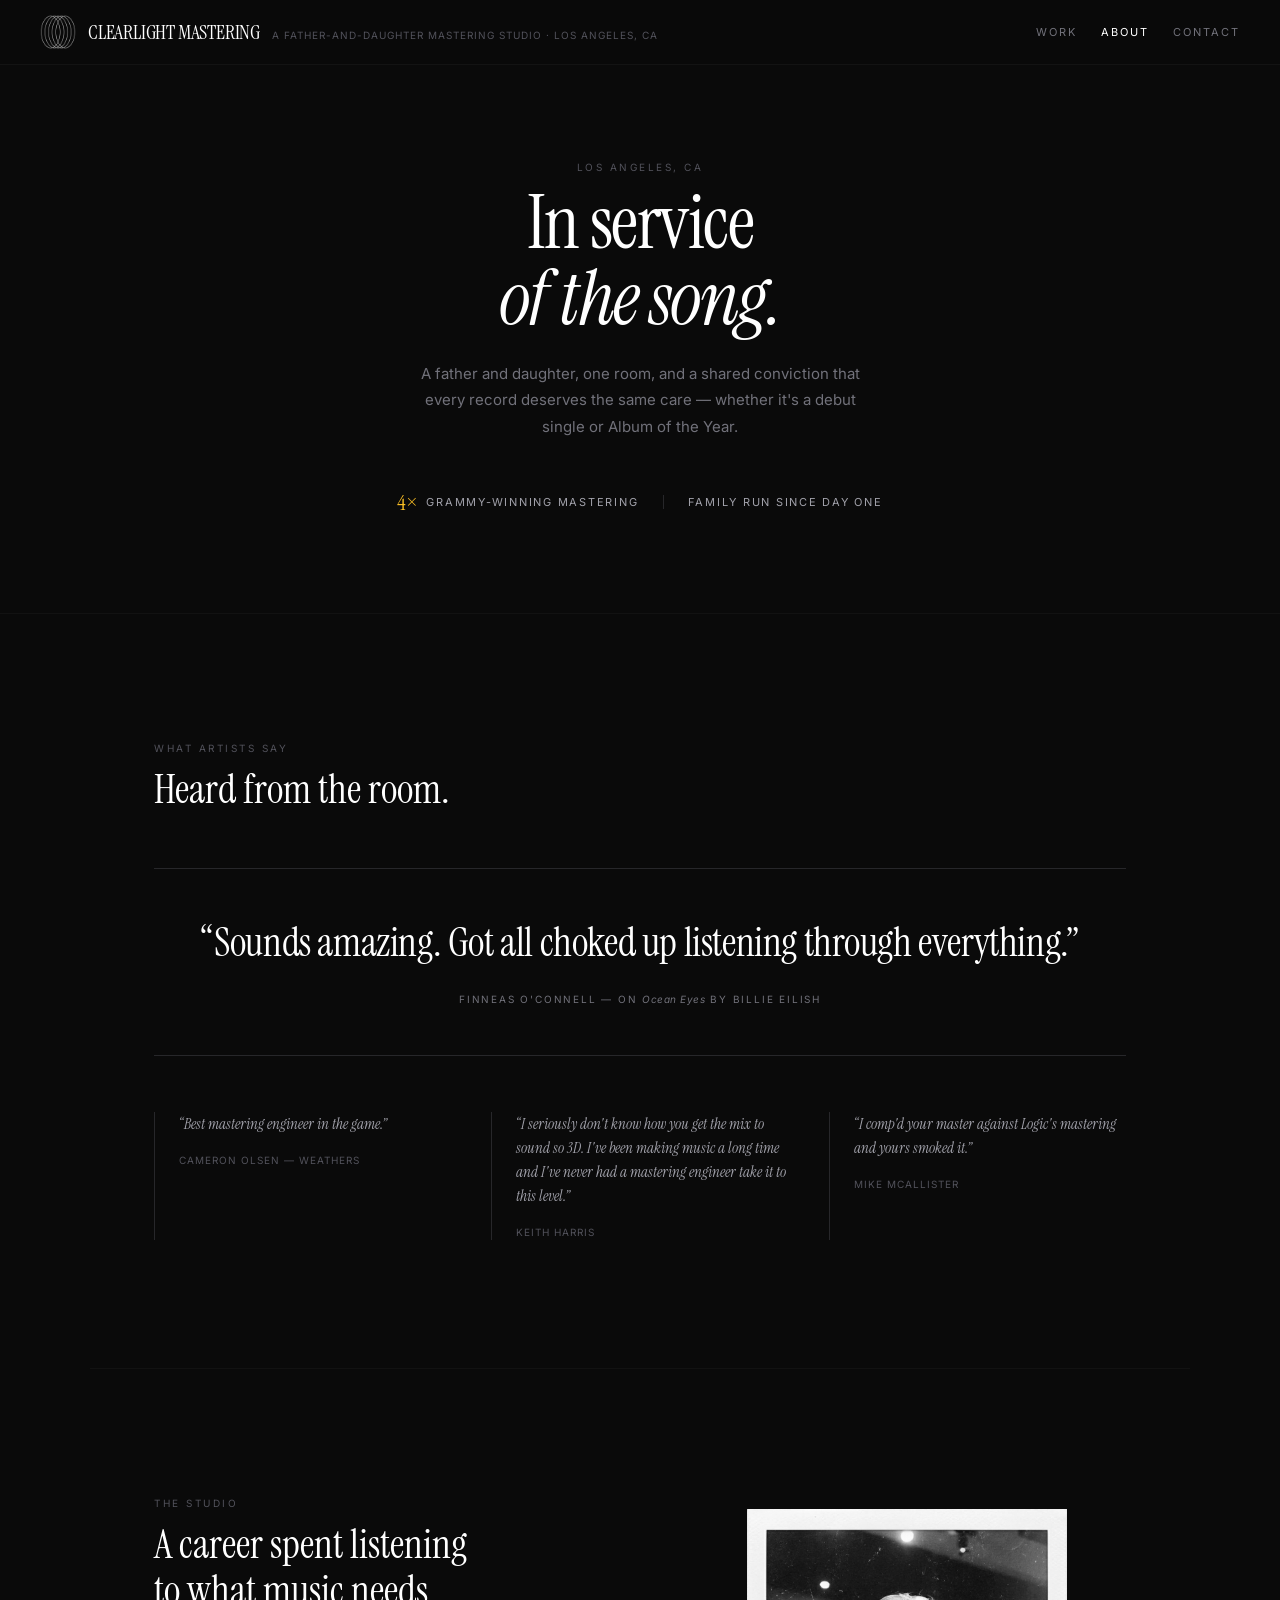
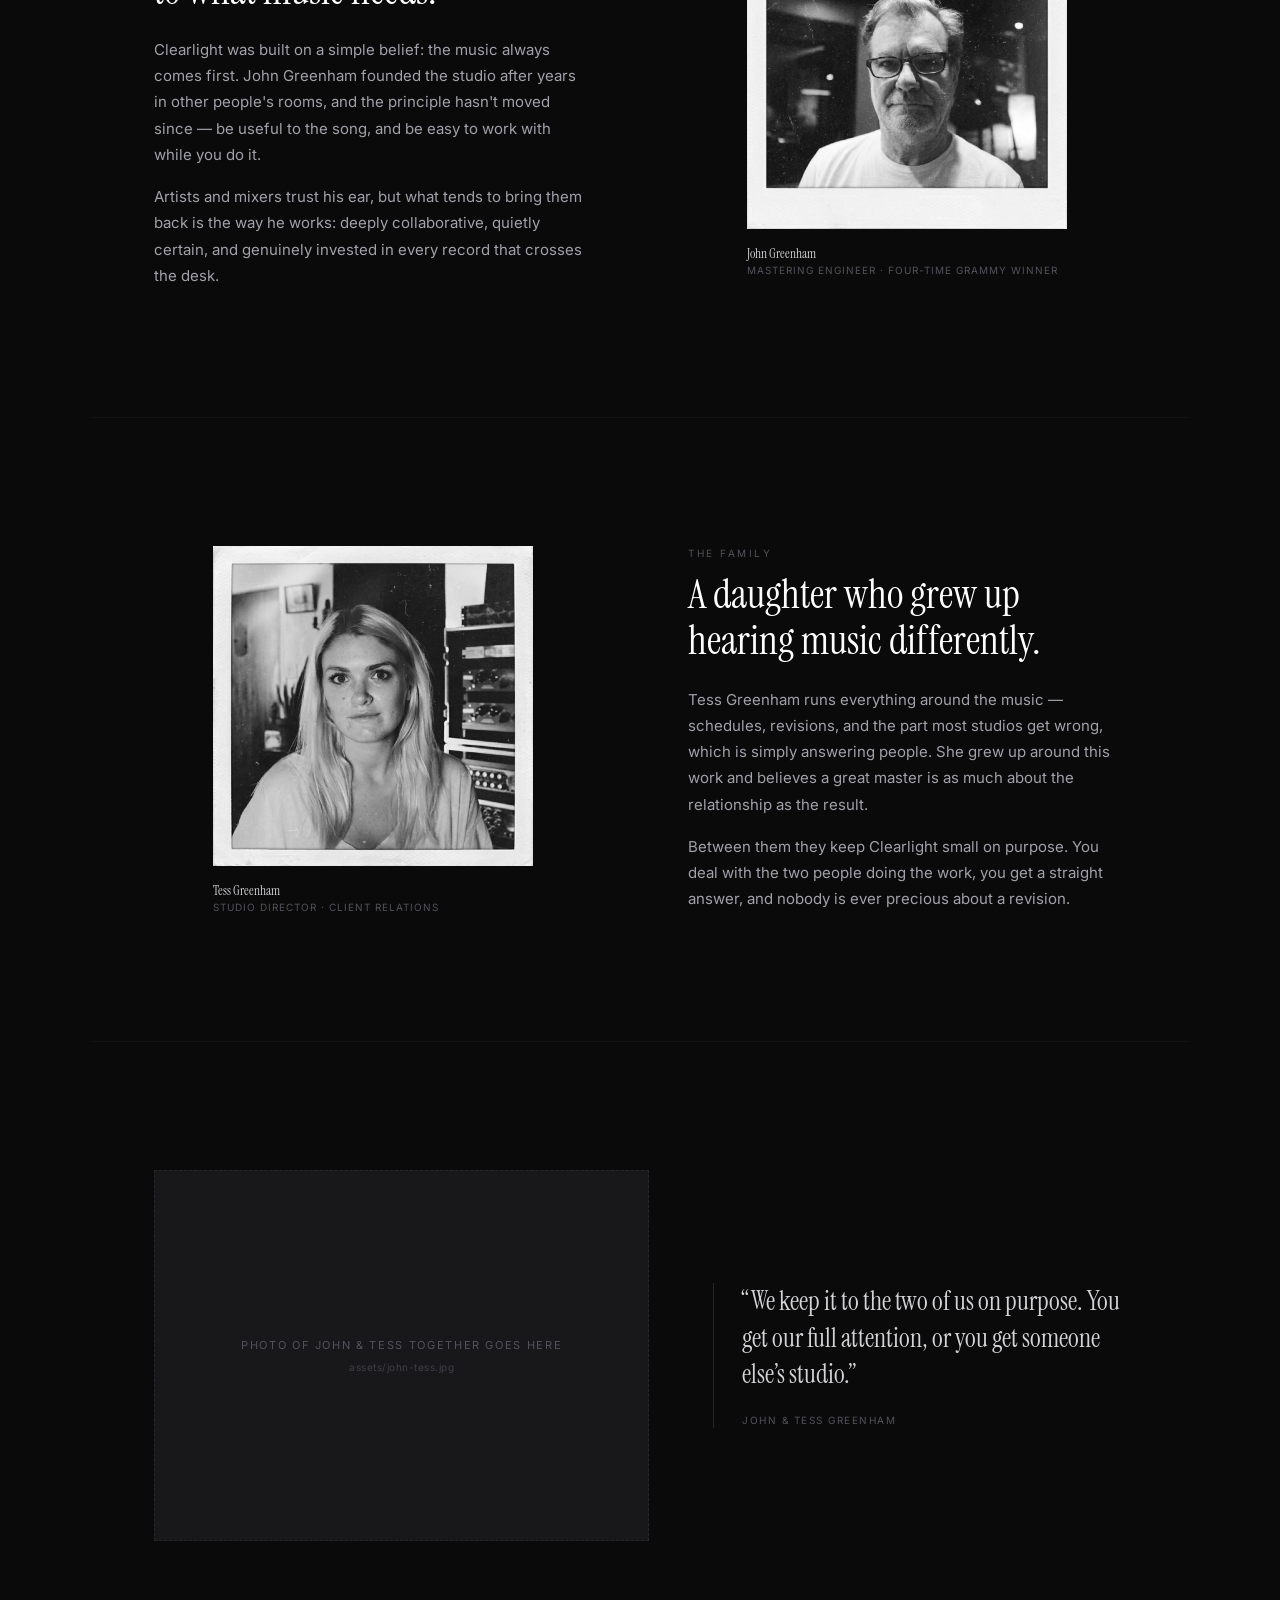
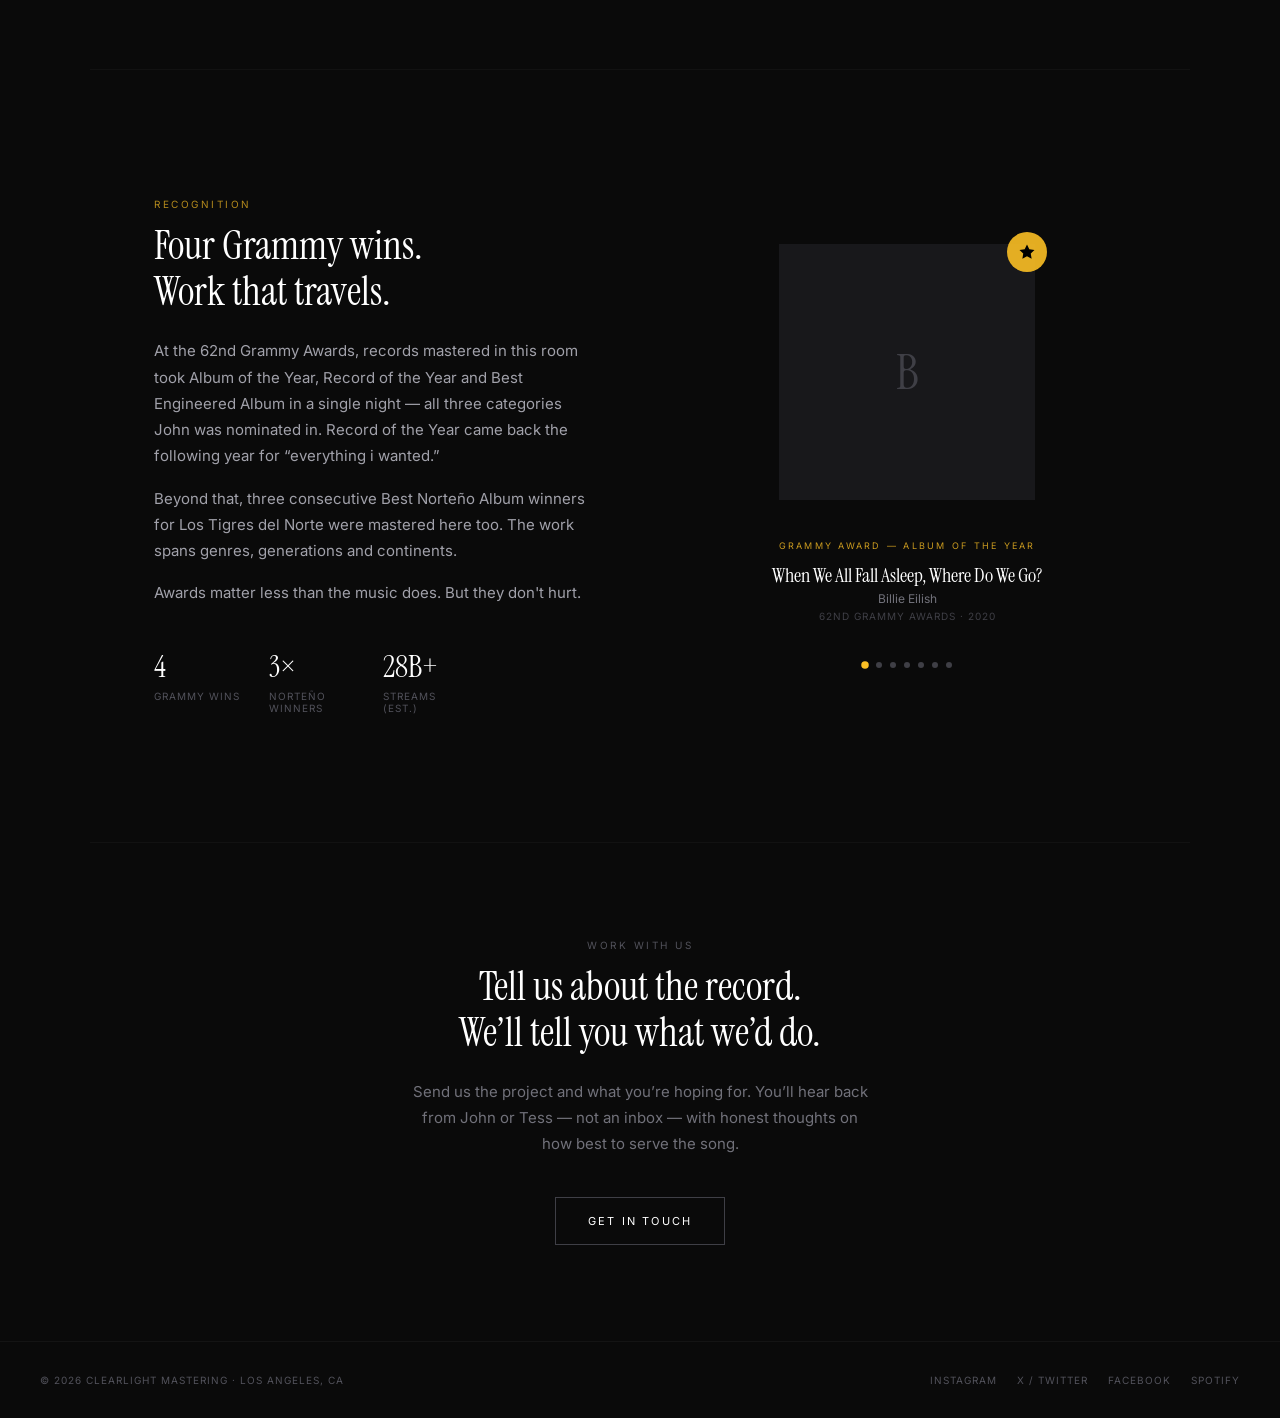
==== about.html @ d0c1997b "Add files via upload" ====
<!DOCTYPE html>
<html lang="en">
<head>
  <meta charset="UTF-8">
  <meta name="viewport" content="width=device-width, initial-scale=1.0">
  <title>About — Clearlight Mastering</title>
  <meta name="description" content="A boutique father-daughter mastering studio in Los Angeles, CA. Founded by Grammy-winning engineer John Greenham.">
  <link rel="icon" href="assets/logo.webp">
  <link rel="preconnect" href="https://fonts.googleapis.com">
  <link rel="preconnect" href="https://fonts.gstatic.com" crossorigin>
  <link href="https://fonts.googleapis.com/css2?family=Instrument+Serif:ital@0;1&family=Inter:wght@300;400;500&display=swap" rel="stylesheet">
  <link rel="stylesheet" href="css/style.css">
</head>
<body>

  <header class="site-header">
    <div class="header-inner">
      <a href="index.html" class="brand">
        <img src="assets/logo.webp" alt="Clearlight Mastering">
        <span class="brand-text">
          <span class="brand-name">CLEARLIGHT MASTERING</span>
          <span class="brand-tag">A father-and-daughter mastering studio &middot; Los Angeles, CA</span>
        </span>
      </a>
      <nav class="site-nav">
        <a href="index.html">Work</a>
        <a href="about.html">About</a>
        <a href="contact.html">Contact</a>
      </nav>
    </div>
  </header>

  <main>

    <!-- Hero -->
    <section class="hero-section">
      <p class="eyebrow reveal">Los Angeles, CA</p>
      <h1 class="display reveal" data-delay="150">In service<br><em>of the song.</em></h1>
      <p class="body-text reveal" data-delay="300">
        A father and daughter, one room, and a shared conviction that every record
        deserves the same care &mdash; whether it's a debut single or Album of the Year.
      </p>
      <div class="credential-strip reveal" data-delay="450">
        <span class="credential"><span class="credential-num">4&times;</span> Grammy-winning mastering</span>
        <span class="credential-sep"></span>
        <span class="credential">Family run since day one</span>
      </div>
    </section>

    <!-- Testimonials -->
    <section class="section">
      <div class="reveal" style="margin-bottom:56px">
        <p class="eyebrow">What artists say</p>
        <h2 class="heading">Heard from the room.</h2>
      </div>

      <blockquote class="featured-quote reveal">
        <p>&ldquo;Sounds amazing. Got all choked up listening through everything.&rdquo;</p>
        <cite>Finneas O'Connell &mdash; on <em>Ocean Eyes</em> by Billie Eilish</cite>
      </blockquote>

      <div class="testimonial-grid">
        <div class="testimonial reveal">
          <p>&ldquo;Best mastering engineer in the game.&rdquo;</p>
          <cite>Cameron Olsen &mdash; Weathers</cite>
        </div>
        <div class="testimonial reveal" data-delay="100">
          <p>&ldquo;I seriously don't know how you get the mix to sound so 3D. I've been making music a long time and I've never had a mastering engineer take it to this level.&rdquo;</p>
          <cite>Keith Harris</cite>
        </div>
        <div class="testimonial reveal" data-delay="200">
          <p>&ldquo;I comp'd your master against Logic's mastering and yours smoked it.&rdquo;</p>
          <cite>Mike McAllister</cite>
        </div>
      </div>
    </section>

    <!-- John -->
    <section class="section">
      <div class="two-col">
        <div class="reveal">
          <p class="eyebrow">The Studio</p>
          <h2 class="heading">A career spent listening<br>to what music needs.</h2>
          <p class="body-text">
            Clearlight was built on a simple belief: the music always comes first.
            John Greenham founded the studio after years in other people's rooms, and
            the principle hasn't moved since &mdash; be useful to the song, and be easy
            to work with while you do it.
          </p>
          <p class="body-text">
            Artists and mixers trust his ear, but what tends to bring them back is
            the way he works: deeply collaborative, quietly certain, and genuinely
            invested in every record that crosses the desk.
          </p>
        </div>
        <div class="reveal" data-delay="200">
          <div class="portrait">
            <img src="assets/john.png" alt="John Greenham">
            <p class="portrait-name">John Greenham</p>
            <p class="portrait-role">Mastering Engineer &middot; Four-time Grammy Winner</p>
          </div>
        </div>
      </div>
    </section>

    <!-- Tess -->
    <section class="section">
      <div class="two-col">
        <div class="reveal" data-delay="200">
          <div class="portrait">
            <img src="assets/tess.png" alt="Tess Greenham">
            <p class="portrait-name">Tess Greenham</p>
            <p class="portrait-role">Studio Director &middot; Client Relations</p>
          </div>
        </div>
        <div class="reveal" data-delay="100">
          <p class="eyebrow">The Family</p>
          <h2 class="heading">A daughter who grew up<br>hearing music differently.</h2>
          <p class="body-text">
            Tess Greenham runs everything around the music &mdash; schedules, revisions,
            and the part most studios get wrong, which is simply answering people.
            She grew up around this work and believes a great master is as much about
            the relationship as the result.
          </p>
          <p class="body-text">
            Between them they keep Clearlight small on purpose. You deal with the two
            people doing the work, you get a straight answer, and nobody is ever
            precious about a revision.
          </p>
        </div>
      </div>
    </section>


    <!-- ── JOINT PORTRAIT ──────────────────────────────────────────────────
         PLACEHOLDER: needs one photo of John and Tess together.
         This is the single highest-impact fix for the "warmth" note —
         drop the file in as assets/john-tess.jpg and delete .is-placeholder
         from the div below.
    ─────────────────────────────────────────────────────────────────────── -->
    <section class="section">
      <div class="family-band reveal">
        <div class="family-photo is-placeholder">
          <img src="assets/john-tess.jpg" alt="John and Tess Greenham at Clearlight Mastering"
               onerror="this.style.display='none'; this.parentElement.classList.add('missing')">
          <div class="family-photo-note">
            Photo of John &amp; Tess together goes here<br>
            <span>assets/john-tess.jpg</span>
          </div>
        </div>
        <blockquote class="family-quote">
          <p>&ldquo;We keep it to the two of us on purpose. You get our full attention,
          or you get someone else&rsquo;s studio.&rdquo;</p>
          <cite>John &amp; Tess Greenham</cite>
        </blockquote>
      </div>
    </section>

    <!-- Recognition -->
    <section class="section">
      <div class="two-col">
        <div>
          <div class="reveal">
            <p class="eyebrow" style="color:rgba(251,191,36,0.7)">Recognition</p>
            <h2 class="heading">Four Grammy wins.<br>Work that travels.</h2>
            <p class="body-text">
              At the 62nd Grammy Awards, records mastered in this room took Album of the
              Year, Record of the Year and Best Engineered Album in a single night &mdash;
              all three categories John was nominated in. Record of the Year came back
              the following year for &ldquo;everything i wanted.&rdquo;
            </p>
            <p class="body-text">
              Beyond that, three consecutive Best Norte&ntilde;o Album winners for
              Los Tigres del Norte were mastered here too. The work spans genres,
              generations and continents.
            </p>
            <p class="body-text">Awards matter less than the music does. But they don't hurt.</p>
          </div>
          <div class="stat-grid reveal" data-delay="200">
            <div>
              <p class="stat-num">4</p>
              <p class="stat-label">Grammy Wins</p>
            </div>
            <div>
              <p class="stat-num">3&times;</p>
              <p class="stat-label">Norte&ntilde;o Winners</p>
            </div>
            <div>
              <p class="stat-num">28B+</p>
              <p class="stat-label">Streams (est.)</p>
            </div>
          </div>
        </div>
        <div class="grammy" id="grammy">
          <div class="grammy-art" id="grammy-art">
            <div class="grammy-fallback" id="grammy-fallback">B</div>
            <div class="grammy-badge">
              <svg width="18" height="18" viewBox="0 0 24 24" fill="#000">
                <path d="M12 2l3.09 6.26L22 9.27l-5 4.87 1.18 6.88L12 17.77l-6.18 3.25L7 14.14 2 9.27l6.91-1.01L12 2z"/>
              </svg>
            </div>
          </div>
          <div class="grammy-info" id="grammy-info">
            <p class="grammy-award" id="grammy-award"></p>
            <h4 class="grammy-title" id="grammy-title"></h4>
            <p class="grammy-artist" id="grammy-artist"></p>
            <p class="grammy-ceremony" id="grammy-ceremony"></p>
          </div>
          <div class="grammy-dots" id="grammy-dots"></div>
        </div>
      </div>
    </section>

    <!-- CTA -->
    <section class="cta-section">
      <div class="reveal">
        <p class="eyebrow">Work with us</p>
        <h2 class="heading">Tell us about the record.<br>We&rsquo;ll tell you what we&rsquo;d do.</h2>
        <p class="body-text" style="max-width:460px;margin:0 auto 40px;color:var(--zinc-500)">
          Send us the project and what you&rsquo;re hoping for. You&rsquo;ll hear back from
          John or Tess &mdash; not an inbox &mdash; with honest thoughts on how best to
          serve the song.
        </p>
        <a href="contact.html" class="cta-link">Get in Touch</a>
      </div>
    </section>

  </main>

  <footer class="site-footer">
    <div class="footer-inner">
      <p>&copy; <span id="year"></span> Clearlight Mastering &middot; Los Angeles, CA</p>
      <div class="footer-links">
        <a href="https://instagram.com" target="_blank" rel="noopener">Instagram</a>
        <a href="https://x.com" target="_blank" rel="noopener">X / Twitter</a>
        <a href="https://facebook.com" target="_blank" rel="noopener">Facebook</a>
        <a href="https://open.spotify.com" target="_blank" rel="noopener">Spotify</a>
      </div>
    </div>
  </footer>

  <script src="js/common.js"></script>
  <script src="js/about.js"></script>
</body>
</html>
---- css/style.css ----
/* ─── Reset & base ──────────────────────────────────────────────────────── */
*, *::before, *::after { box-sizing: border-box; margin: 0; padding: 0; }

:root {
  --bg: #0a0a0a;
  --fg: #f2f2f2;
  --border: #1f1f1f;
  --muted: #1f1f1f;
  --zinc-300: #d4d4d8;
  --zinc-400: #a1a1aa;
  --zinc-500: #71717a;
  --zinc-600: #52525b;
  --zinc-700: #3f3f46;
  --zinc-800: #27272a;
  --zinc-900: #18181b;
  --amber: #fbbf24;
  --green: #4ade80;
  --serif: 'Instrument Serif', Georgia, serif;
  --sans: 'Inter', -apple-system, BlinkMacSystemFont, sans-serif;
}

html { scroll-behavior: smooth; }

body {
  background: var(--bg);
  color: var(--fg);
  font-family: var(--sans);
  -webkit-font-smoothing: antialiased;
  min-height: 100vh;
  display: flex;
  flex-direction: column;
}

a { color: inherit; text-decoration: none; }
img { display: block; max-width: 100%; }

/* ─── Header ────────────────────────────────────────────────────────────── */
.site-header {
  position: sticky;
  top: 0;
  z-index: 40;
  width: 100%;
  border-bottom: 1px solid rgba(31,31,31,0.5);
  background: rgba(10,10,10,0.95);
  backdrop-filter: blur(8px);
}

.header-inner {
  max-width: 2000px;
  margin: 0 auto;
  padding: 0 20px;
  height: 64px;
  display: flex;
  align-items: center;
  justify-content: space-between;
}

.brand { display: flex; align-items: center; gap: 12px; }
.brand img { width: 36px; height: 36px; object-fit: contain; opacity: 0.8; transition: opacity 0.2s; }
.brand:hover img { opacity: 1; }
.brand-text { display: flex; align-items: baseline; gap: 12px; }
.brand-name { font-family: var(--serif); font-size: 20px; letter-spacing: -0.01em; color: #fff; }
.brand-tag {
  display: none;
  font-size: 10px;
  color: var(--zinc-600);
  text-transform: uppercase;
  letter-spacing: 0.1em;
  white-space: nowrap;
}

.site-nav { display: flex; align-items: center; gap: 24px; }
.site-nav a {
  font-size: 11px;
  text-transform: uppercase;
  letter-spacing: 0.18em;
  color: var(--zinc-500);
  transition: color 0.2s;
}
.site-nav a:hover { color: #e4e4e7; }
.site-nav a.active { color: #fff; }

/* ─── Footer ────────────────────────────────────────────────────────────── */
.site-footer { border-top: 1px solid rgba(31,31,31,0.5); margin-top: auto; }
.footer-inner {
  max-width: 2000px;
  margin: 0 auto;
  padding: 32px 20px;
  display: flex;
  flex-direction: column;
  align-items: center;
  gap: 16px;
}
.footer-inner p, .footer-links a {
  font-size: 10px;
  text-transform: uppercase;
  letter-spacing: 0.1em;
  color: var(--zinc-600);
}
.footer-links { display: flex; gap: 20px; }
.footer-links a { transition: color 0.2s; }
.footer-links a:hover { color: var(--zinc-300); }

/* ─── Landing overlay ───────────────────────────────────────────────────── */
.landing {
  position: fixed;
  inset: 0;
  background: #000;
  display: flex;
  flex-direction: column;
  align-items: center;
  justify-content: center;
  cursor: pointer;
  user-select: none;
  z-index: 50;
  transition: opacity 0.7s ease;
  text-align: center;
  padding: 24px;
}
.landing.hidden { opacity: 0; pointer-events: none; }

.landing-inner { display: flex; flex-direction: column; align-items: center; gap: 28px; }

.fade-item {
  opacity: 0;
  transform: translateY(16px);
  transition: opacity 0.9s ease, transform 0.9s ease;
}
.fade-item.show { opacity: 1; transform: translateY(0); }

.landing-logo { width: 96px; height: 96px; object-fit: contain; }
.landing-title {
  font-family: var(--serif);
  font-size: clamp(30px, 7vw, 60px);
  letter-spacing: -0.02em;
  color: #fff;
  font-weight: 400;
}
.landing-sub {
  font-size: 11px;
  color: var(--zinc-500);
  text-transform: uppercase;
  letter-spacing: 0.1em;
  line-height: 1.7;
  max-width: 420px;
}
.landing-rule { width: 1px; height: 24px; background: var(--zinc-800); }

.counter { display: flex; flex-direction: column; align-items: center; gap: 6px; }
.counter-number {
  font-family: var(--serif);
  font-size: clamp(22px, 5vw, 30px);
  color: #fff;
  font-variant-numeric: tabular-nums;
  letter-spacing: -0.01em;
}
.counter-label {
  font-size: 10px;
  color: var(--zinc-600);
  text-transform: uppercase;
  letter-spacing: 0.22em;
}
.counter-note {
  font-size: 9px;
  color: var(--zinc-700);
  text-transform: uppercase;
  letter-spacing: 0.15em;
  margin-top: 2px;
}

.landing-enter {
  font-size: 10px;
  color: var(--zinc-700);
  text-transform: uppercase;
  letter-spacing: 0.3em;
  margin-top: 16px;
}

/* ─── Album grid ────────────────────────────────────────────────────────── */
.grid-wrap { flex: 1; width: 100%; max-width: 2000px; margin: 0 auto; padding-bottom: 40px; }

.album-grid {
  display: grid;
  grid-template-columns: repeat(2, 1fr);
  gap: 4px;
  padding: 4px;
}

.album-card {
  position: relative;
  aspect-ratio: 1;
  overflow: hidden;
  background: var(--muted);
  cursor: pointer;
  opacity: 0;
  animation: fadeIn 0.6s ease forwards;
}

@keyframes fadeIn { to { opacity: 1; } }

.album-card img {
  height: 100%;
  width: 100%;
  object-fit: cover;
  transition: transform 0.7s cubic-bezier(0.16, 1, 0.3, 1);
}
.album-card:hover img { transform: scale(1.03); }

.album-fallback {
  position: absolute;
  inset: 0;
  display: flex;
  align-items: center;
  justify-content: center;
  background: var(--zinc-900);
  font-family: var(--serif);
  font-size: 60px;
  color: var(--zinc-700);
  text-transform: uppercase;
}

.album-spinner {
  position: absolute;
  inset: 0;
  display: flex;
  align-items: center;
  justify-content: center;
  background: var(--zinc-900);
}
.spinner {
  width: 32px; height: 32px;
  border: 2px solid var(--zinc-700);
  border-top-color: var(--zinc-400);
  border-radius: 50%;
  animation: spin 0.8s linear infinite;
}
@keyframes spin { to { transform: rotate(360deg); } }

.album-overlay {
  position: absolute;
  inset: 0;
  background: linear-gradient(to top, rgba(0,0,0,0.92) 0%, rgba(0,0,0,0.3) 50%, transparent 100%);
  display: flex;
  flex-direction: column;
  justify-content: flex-end;
  padding: 20px;
  opacity: 0;
  transition: opacity 0.3s;
}
.album-card:hover .album-overlay, .album-card.active .album-overlay { opacity: 1; }

.album-overlay-inner { transform: translateY(12px); transition: transform 0.3s; }
.album-card:hover .album-overlay-inner, .album-card.active .album-overlay-inner { transform: translateY(0); }

.album-award {
  display: inline-block;
  font-size: 9px;
  text-transform: uppercase;
  letter-spacing: 0.1em;
  color: var(--zinc-300);
  border: 1px solid rgba(113,113,122,0.5);
  padding: 2px 8px;
  margin-bottom: 8px;
}

.album-title {
  font-family: var(--serif);
  font-size: 17px;
  line-height: 1.2;
  color: #fff;
  margin-bottom: 4px;
  font-weight: 400;
}

.album-meta {
  font-size: 12px;
  color: var(--zinc-400);
  display: flex;
  align-items: center;
  gap: 6px;
}
.album-listen {
  margin-left: auto;
  display: flex;
  align-items: center;
  gap: 4px;
  font-size: 10px;
  text-transform: uppercase;
  letter-spacing: 0.05em;
  color: var(--green);
  opacity: 0.7;
}

/* ─── Page sections ─────────────────────────────────────────────────────── */
.section {
  padding: 96px 24px;
  max-width: 1100px;
  margin: 0 auto;
  border-bottom: 1px solid rgba(31,31,31,0.4);
}
.section:last-of-type { border-bottom: none; }

.eyebrow {
  font-size: 10px;
  text-transform: uppercase;
  letter-spacing: 0.25em;
  color: var(--zinc-600);
  margin-bottom: 12px;
}

h1.display {
  font-family: var(--serif);
  font-size: clamp(40px, 8vw, 76px);
  line-height: 1;
  letter-spacing: -0.02em;
  color: #fff;
  margin-bottom: 24px;
  font-weight: 400;
}
h1.display em { font-style: italic; }

h2.heading {
  font-family: var(--serif);
  font-size: clamp(26px, 4vw, 40px);
  line-height: 1.15;
  color: #fff;
  margin-bottom: 24px;
  font-weight: 400;
}

.body-text {
  font-size: 15px;
  color: var(--zinc-400);
  line-height: 1.75;
  margin-bottom: 16px;
}
.body-text:last-child { margin-bottom: 0; }

.hero-section {
  min-height: 60vh;
  display: flex;
  flex-direction: column;
  align-items: center;
  justify-content: center;
  text-align: center;
  padding: 96px 24px;
  border-bottom: 1px solid rgba(31,31,31,0.4);
}
.hero-section .body-text { max-width: 440px; color: var(--zinc-500); }

/* Reveal on scroll */
.reveal { opacity: 0; transform: translateY(32px); transition: opacity 0.9s ease, transform 0.9s ease; }
.reveal.in { opacity: 1; transform: none; }

/* Two column */
.two-col { display: grid; gap: 64px; align-items: center; }

.portrait { max-width: 320px; margin: 0 auto; }
.portrait img { width: 100%; filter: grayscale(100%) contrast(1.05); }
.portrait-name { font-family: var(--serif); font-size: 13px; color: var(--zinc-300); margin-top: 16px; }
.portrait-role { font-size: 10px; text-transform: uppercase; letter-spacing: 0.1em; color: var(--zinc-600); margin-top: 2px; }

/* Testimonials */
.testimonial-grid { display: grid; gap: 40px; }
.testimonial { border-left: 1px solid var(--zinc-800); padding-left: 24px; }
.testimonial p {
  font-family: var(--serif);
  font-style: italic;
  font-size: 15px;
  color: var(--zinc-400);
  line-height: 1.6;
  margin-bottom: 12px;
}
.testimonial cite {
  font-size: 10px;
  text-transform: uppercase;
  letter-spacing: 0.1em;
  color: var(--zinc-600);
  font-style: normal;
}

/* Stats */
.stat-grid { display: grid; grid-template-columns: repeat(3, 1fr); gap: 24px; max-width: 320px; margin-top: 40px; }
.stat-num { font-family: var(--serif); font-size: 30px; color: #fff; }
.stat-label { font-size: 10px; text-transform: uppercase; letter-spacing: 0.1em; color: var(--zinc-600); margin-top: 4px; }

/* Grammy carousel */
.grammy { display: flex; flex-direction: column; align-items: center; gap: 40px; }
.grammy-art { position: relative; width: 208px; height: 208px; flex-shrink: 0; transition: opacity 0.6s, transform 0.6s; }
.grammy-art img { width: 100%; height: 100%; object-fit: cover; }
.grammy-art.fading { opacity: 0; transform: scale(0.97); }
.grammy-fallback {
  width: 100%; height: 100%;
  background: var(--zinc-900);
  display: flex; align-items: center; justify-content: center;
  font-family: var(--serif); font-size: 48px; color: var(--zinc-700);
}
.grammy-badge {
  position: absolute; top: -12px; right: -12px;
  width: 40px; height: 40px;
  background: rgba(251,191,36,0.9);
  border-radius: 50%;
  display: flex; align-items: center; justify-content: center;
}
.grammy-info { text-align: center; max-width: 380px; transition: opacity 0.6s; }
.grammy-info.fading { opacity: 0; }
.grammy-award { font-size: 9px; text-transform: uppercase; letter-spacing: 0.25em; color: rgba(251,191,36,0.8); margin-bottom: 12px; }
.grammy-title { font-family: var(--serif); font-size: 20px; color: #fff; line-height: 1.2; margin-bottom: 4px; font-weight: 400; }
.grammy-artist { font-size: 12px; color: var(--zinc-500); }
.grammy-ceremony { font-size: 10px; color: var(--zinc-700); text-transform: uppercase; letter-spacing: 0.1em; margin-top: 4px; }
.grammy-dots { display: flex; gap: 8px; }
.grammy-dots button {
  width: 6px; height: 6px;
  border-radius: 50%;
  border: none;
  background: var(--zinc-700);
  cursor: pointer;
  padding: 0;
  transition: all 0.3s;
}
.grammy-dots button.active { background: var(--amber); transform: scale(1.25); }

/* ─── Contact form ──────────────────────────────────────────────────────── */
.contact-wrap { flex: 1; display: flex; justify-content: center; padding: 80px 24px; }
.contact-inner { width: 100%; max-width: 440px; }

.contact-form { display: flex; flex-direction: column; gap: 24px; }
.field { display: flex; flex-direction: column; gap: 6px; }
.field label {
  font-size: 10px;
  text-transform: uppercase;
  letter-spacing: 0.1em;
  color: var(--zinc-500);
}
.field input, .field textarea {
  background: transparent;
  border: none;
  border-bottom: 1px solid var(--zinc-800);
  padding: 10px 0;
  font-size: 14px;
  color: #fff;
  font-family: var(--sans);
  transition: border-color 0.2s;
  outline: none;
}
.field input:focus, .field textarea:focus { border-bottom-color: var(--zinc-400); }
.field input::placeholder, .field textarea::placeholder { color: var(--zinc-700); }
.field textarea { resize: none; }

.btn {
  align-self: flex-start;
  margin-top: 8px;
  font-size: 11px;
  text-transform: uppercase;
  letter-spacing: 0.2em;
  color: #fff;
  background: transparent;
  border: 1px solid var(--zinc-700);
  padding: 14px 28px;
  cursor: pointer;
  font-family: var(--sans);
  transition: all 0.2s;
}
.btn:hover { border-color: var(--zinc-400); background: var(--zinc-900); }
.btn:disabled { opacity: 0.5; cursor: default; }

.form-status { font-size: 13px; }
.form-status.error { color: #f87171; }

.contact-success { text-align: center; padding: 48px 0; }
.contact-success p:first-child { color: var(--zinc-400); font-size: 14px; margin-bottom: 8px; }
.contact-success p:last-child { color: var(--zinc-600); font-size: 12px; text-transform: uppercase; letter-spacing: 0.1em; }

.cta-section { padding: 96px 24px; text-align: center; max-width: 640px; margin: 0 auto; }
.cta-link {
  display: inline-block;
  font-size: 11px;
  text-transform: uppercase;
  letter-spacing: 0.2em;
  color: #fff;
  border: 1px solid var(--zinc-700);
  padding: 16px 32px;
  transition: all 0.2s;
}
.cta-link:hover { border-color: var(--zinc-400); background: var(--zinc-900); }

/* ─── Responsive ────────────────────────────────────────────────────────── */
@media (min-width: 768px) {
  .header-inner, .footer-inner { padding-left: 40px; padding-right: 40px; }
  .brand-tag { display: block; }
  .album-grid { grid-template-columns: repeat(3, 1fr); gap: 6px; padding: 6px; }
  .footer-inner { flex-direction: row; justify-content: space-between; }
  .two-col { grid-template-columns: 1fr 1fr; gap: 96px; }
  .testimonial-grid { grid-template-columns: 1fr 1fr; gap: 56px; }
  .section { padding: 128px 64px; }
  .grammy-art { width: 256px; height: 256px; }
  .landing-logo { width: 112px; height: 112px; }
}

@media (min-width: 1024px) {
  .album-grid { grid-template-columns: repeat(4, 1fr); }
}

@media (min-width: 1280px) {
  .album-grid { grid-template-columns: repeat(5, 1fr); }
}

@media (prefers-reduced-motion: reduce) {
  *, *::before, *::after { animation-duration: 0.01ms !important; transition-duration: 0.01ms !important; }
}

/* ─── Credential strip (hero) ────────────────────────────────────────────── */
.credential-strip {
  display: flex;
  align-items: center;
  justify-content: center;
  flex-wrap: wrap;
  gap: 16px;
  margin-top: 32px;
}
.credential {
  font-size: 11px;
  text-transform: uppercase;
  letter-spacing: 0.16em;
  color: var(--zinc-400);
  display: flex;
  align-items: center;
  gap: 8px;
}
.credential-num {
  font-family: var(--serif);
  font-size: 22px;
  color: var(--amber);
  letter-spacing: 0;
  text-transform: none;
}
.credential-sep { width: 1px; height: 14px; background: var(--zinc-800); }

/* ─── Featured testimonial ───────────────────────────────────────────────── */
.featured-quote {
  border: none;
  border-top: 1px solid var(--zinc-800);
  border-bottom: 1px solid var(--zinc-800);
  padding: 48px 0;
  margin-bottom: 56px;
  text-align: center;
}
.featured-quote p {
  font-family: var(--serif);
  font-size: clamp(24px, 4.2vw, 40px);
  line-height: 1.25;
  color: #fff;
  letter-spacing: -0.01em;
  margin-bottom: 20px;
  font-style: normal;
}
.featured-quote cite {
  font-size: 10px;
  text-transform: uppercase;
  letter-spacing: 0.18em;
  color: var(--zinc-500);
  font-style: normal;
}
.featured-quote cite em { font-style: italic; text-transform: none; letter-spacing: 0.05em; }

/* ─── Family band ────────────────────────────────────────────────────────── */
.family-band { display: grid; gap: 40px; align-items: center; }

.family-photo { position: relative; width: 100%; aspect-ratio: 4/3; overflow: hidden; }
.family-photo img { width: 100%; height: 100%; object-fit: cover; filter: grayscale(100%) contrast(1.05); }
.family-photo-note { display: none; }
.family-photo.missing {
  background: var(--zinc-900);
  border: 1px dashed var(--zinc-800);
  display: flex;
  align-items: center;
  justify-content: center;
}
.family-photo.missing .family-photo-note {
  display: block;
  text-align: center;
  font-size: 11px;
  text-transform: uppercase;
  letter-spacing: 0.15em;
  color: var(--zinc-600);
  line-height: 2;
}
.family-photo.missing .family-photo-note span {
  font-size: 10px;
  letter-spacing: 0.05em;
  color: var(--zinc-700);
  text-transform: none;
}

.family-quote { border-left: 1px solid var(--zinc-800); padding-left: 28px; }
.family-quote p {
  font-family: var(--serif);
  font-size: clamp(19px, 2.6vw, 26px);
  line-height: 1.4;
  color: var(--zinc-300);
  margin-bottom: 16px;
}
.family-quote cite {
  font-size: 10px;
  text-transform: uppercase;
  letter-spacing: 0.15em;
  color: var(--zinc-600);
  font-style: normal;
}

@media (min-width: 768px) {
  .family-band { grid-template-columns: 1.2fr 1fr; gap: 64px; }
  .testimonial-grid { grid-template-columns: repeat(3, 1fr); gap: 40px; }
  .credential-strip { gap: 24px; }
}
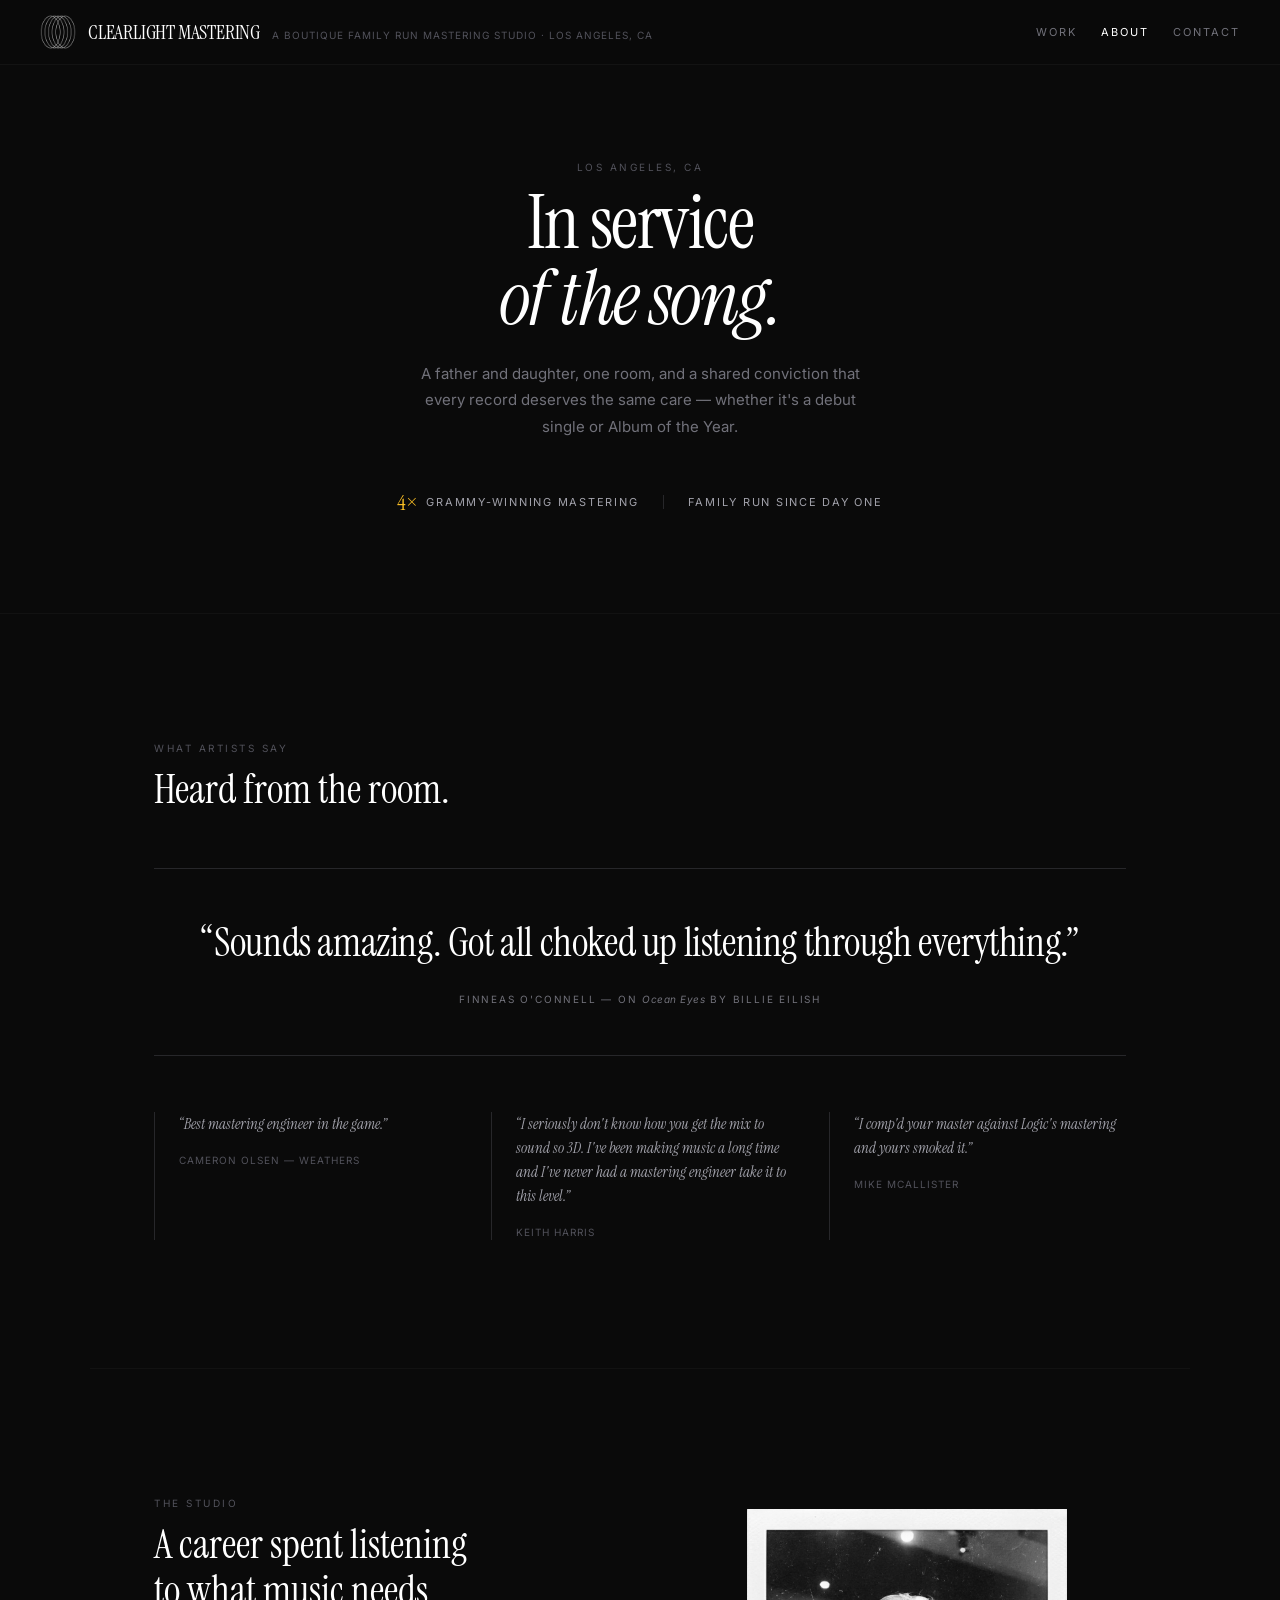
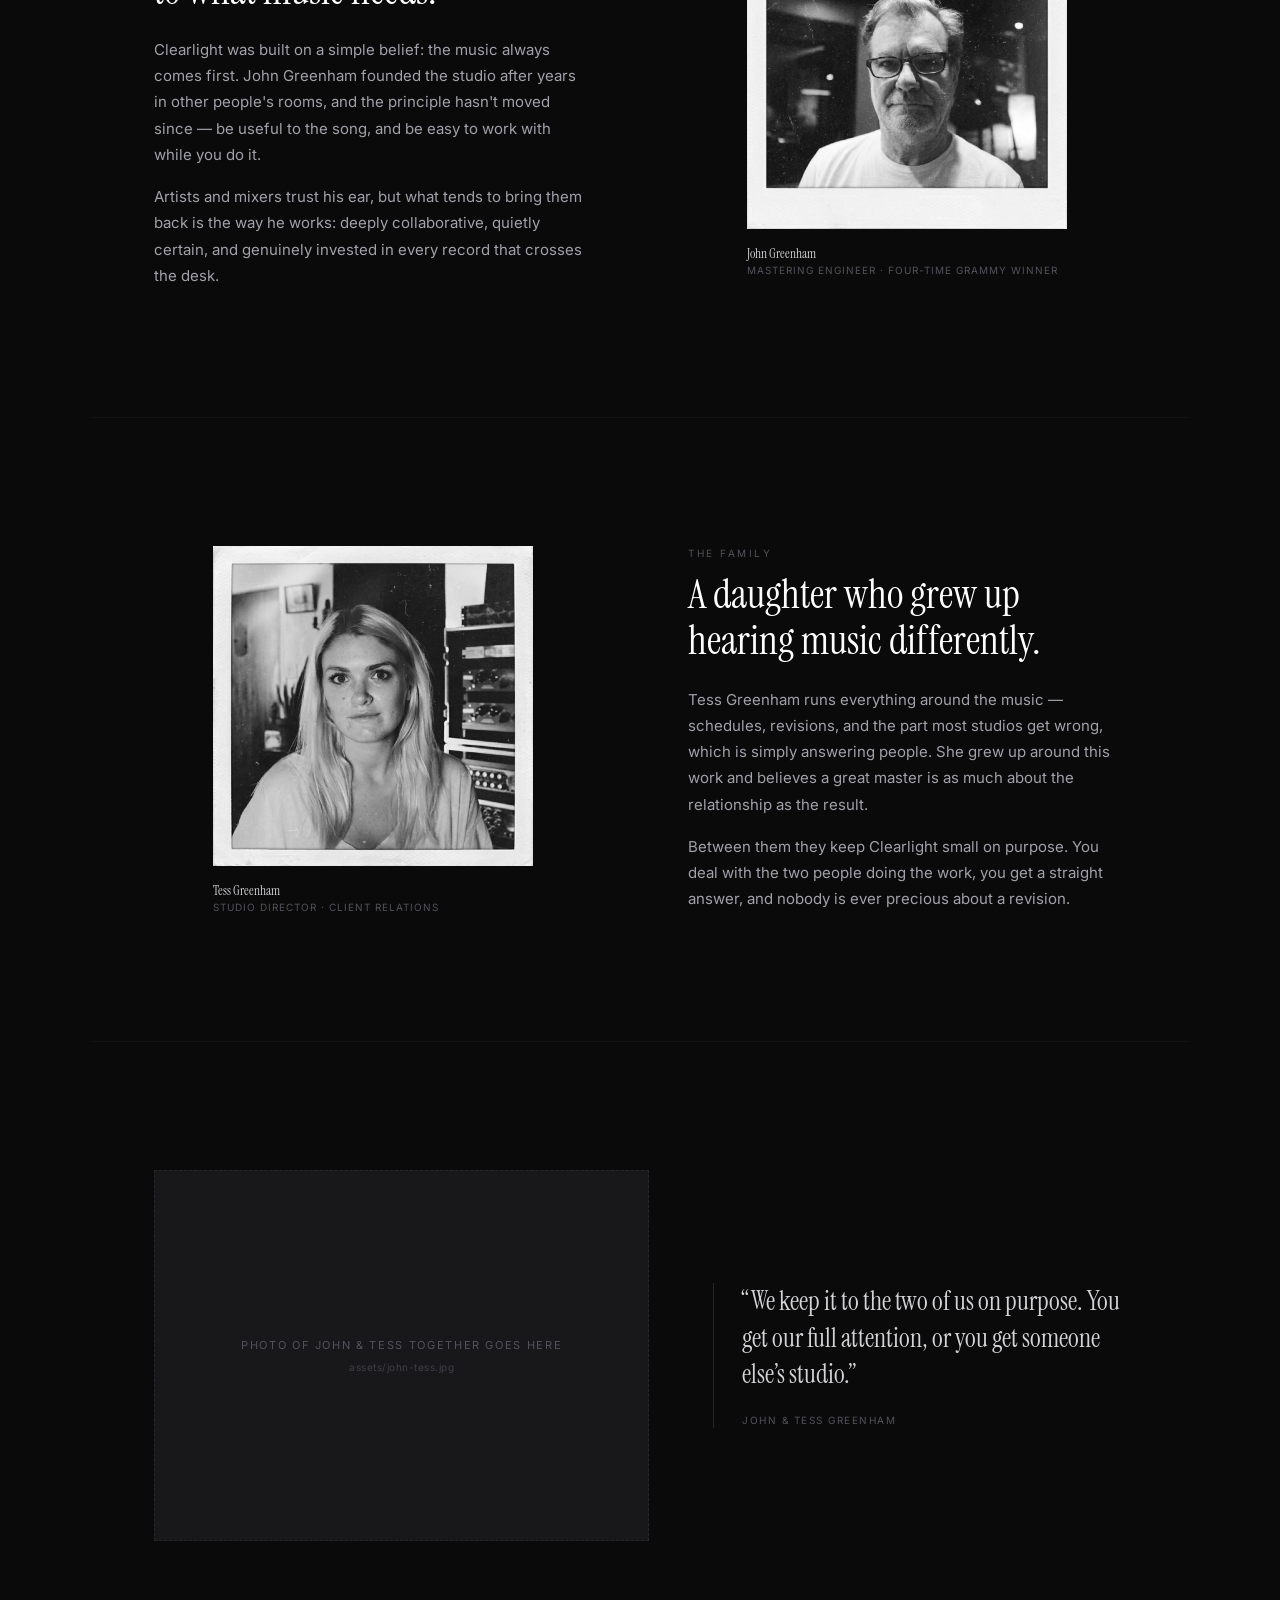
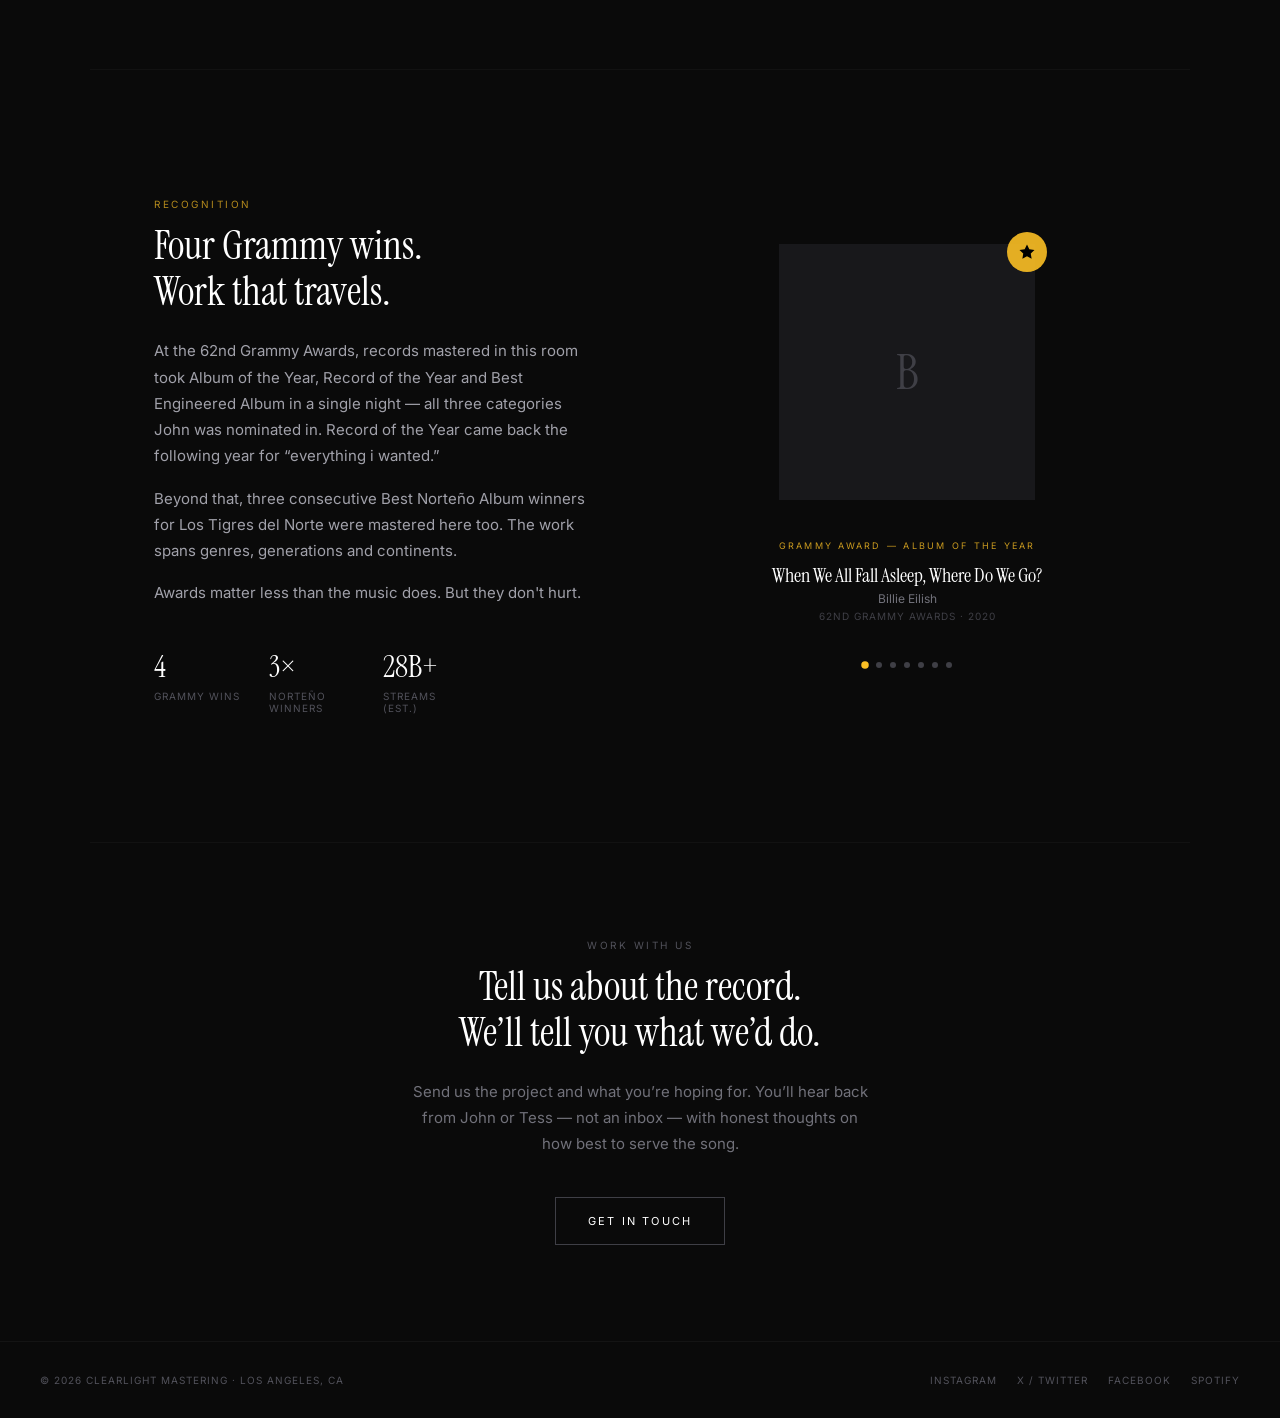
==== commit 429691bf: "Add files via upload" ====
--- a/about.html
+++ b/about.html
@@ -19,7 +19,7 @@
         <img src="assets/logo.webp" alt="Clearlight Mastering">
         <span class="brand-text">
           <span class="brand-name">CLEARLIGHT MASTERING</span>
-          <span class="brand-tag">A father-and-daughter mastering studio &middot; Los Angeles, CA</span>
+          <span class="brand-tag">A boutique family run mastering studio &middot; Los Angeles, CA</span>
         </span>
       </a>
       <nav class="site-nav">
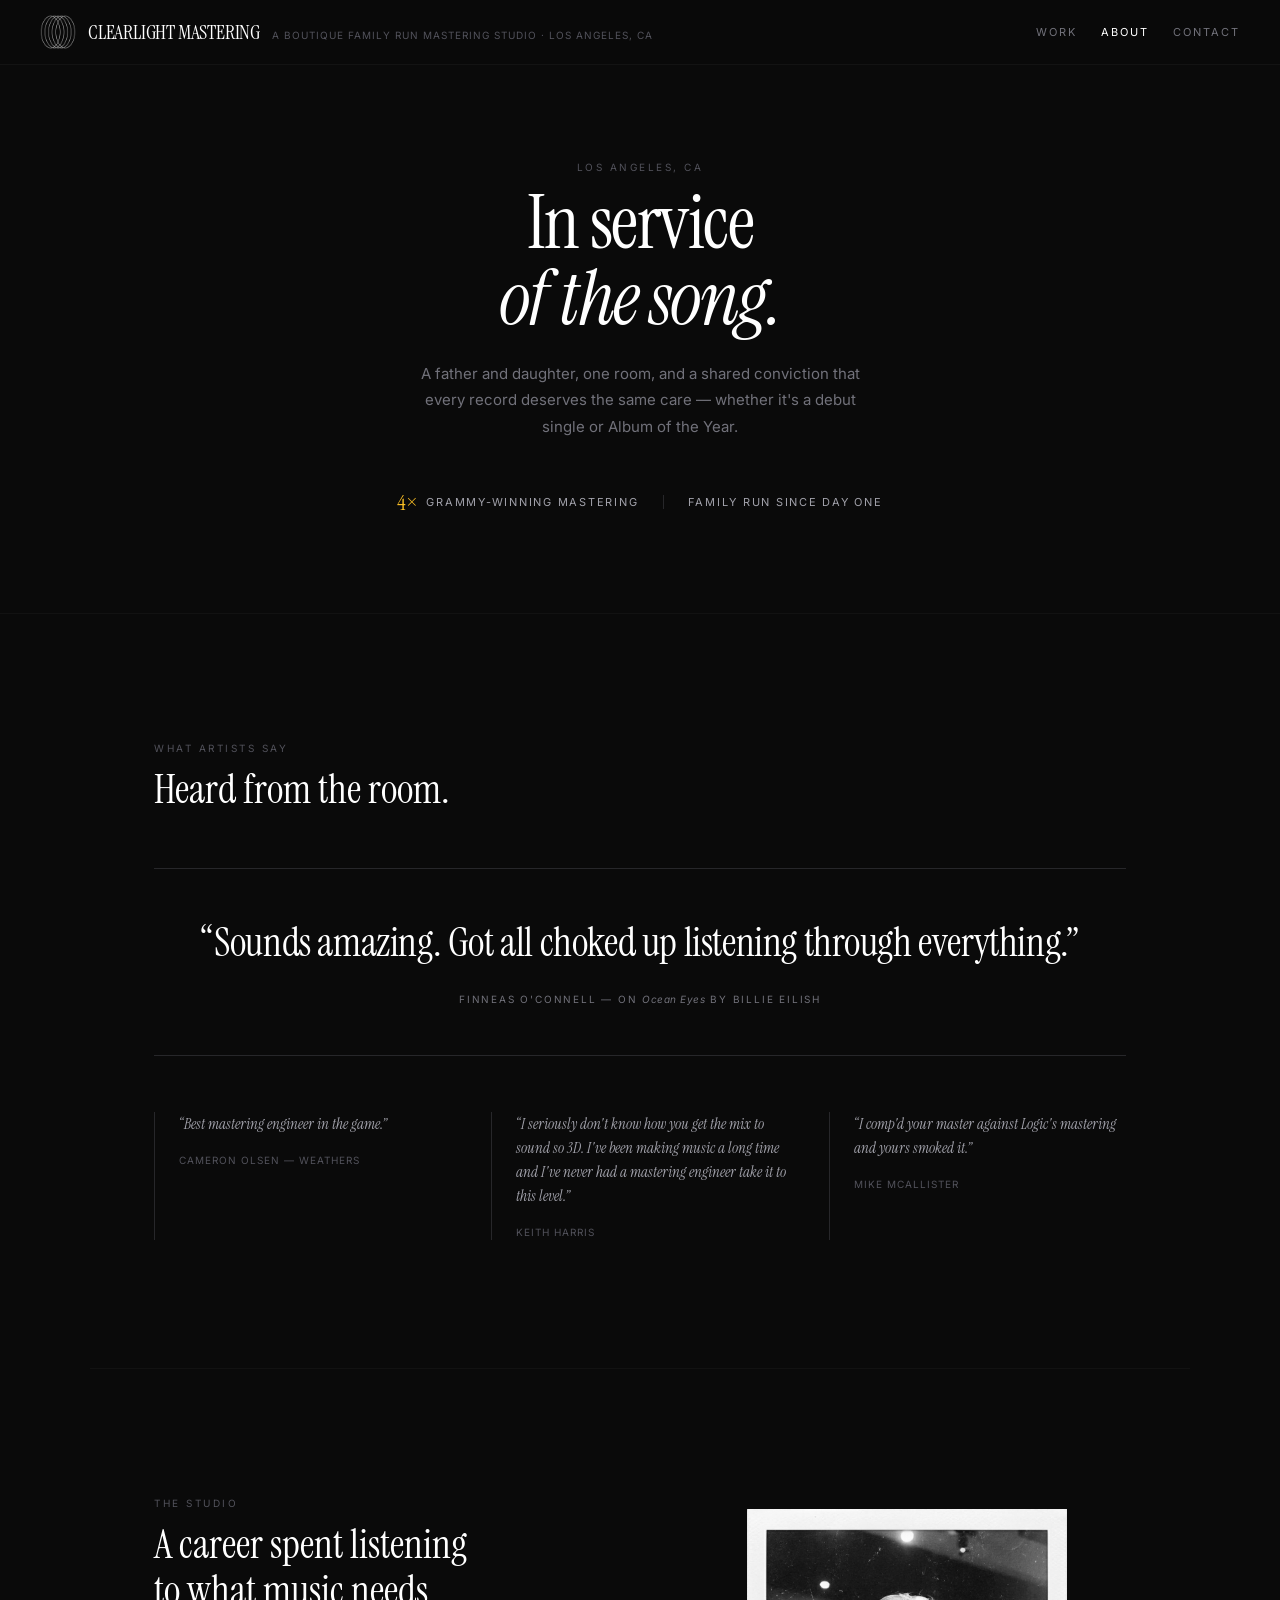
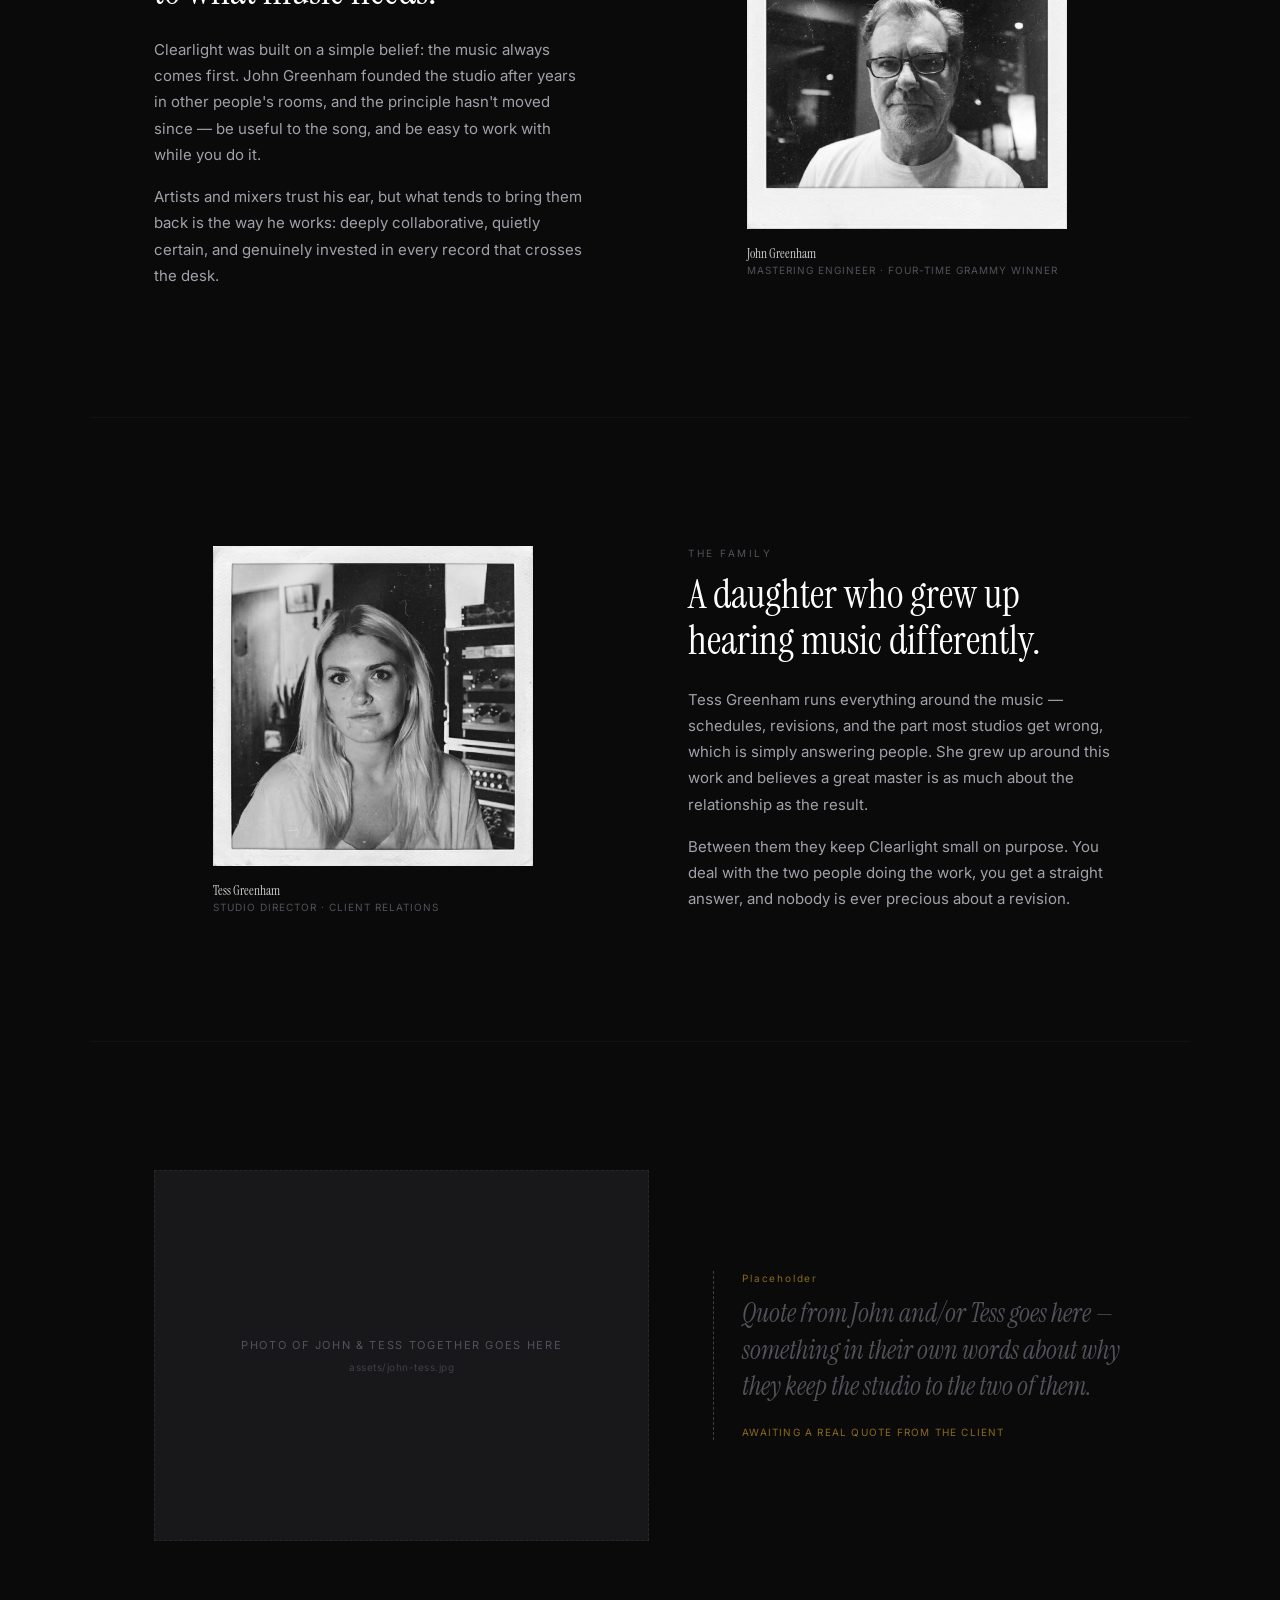
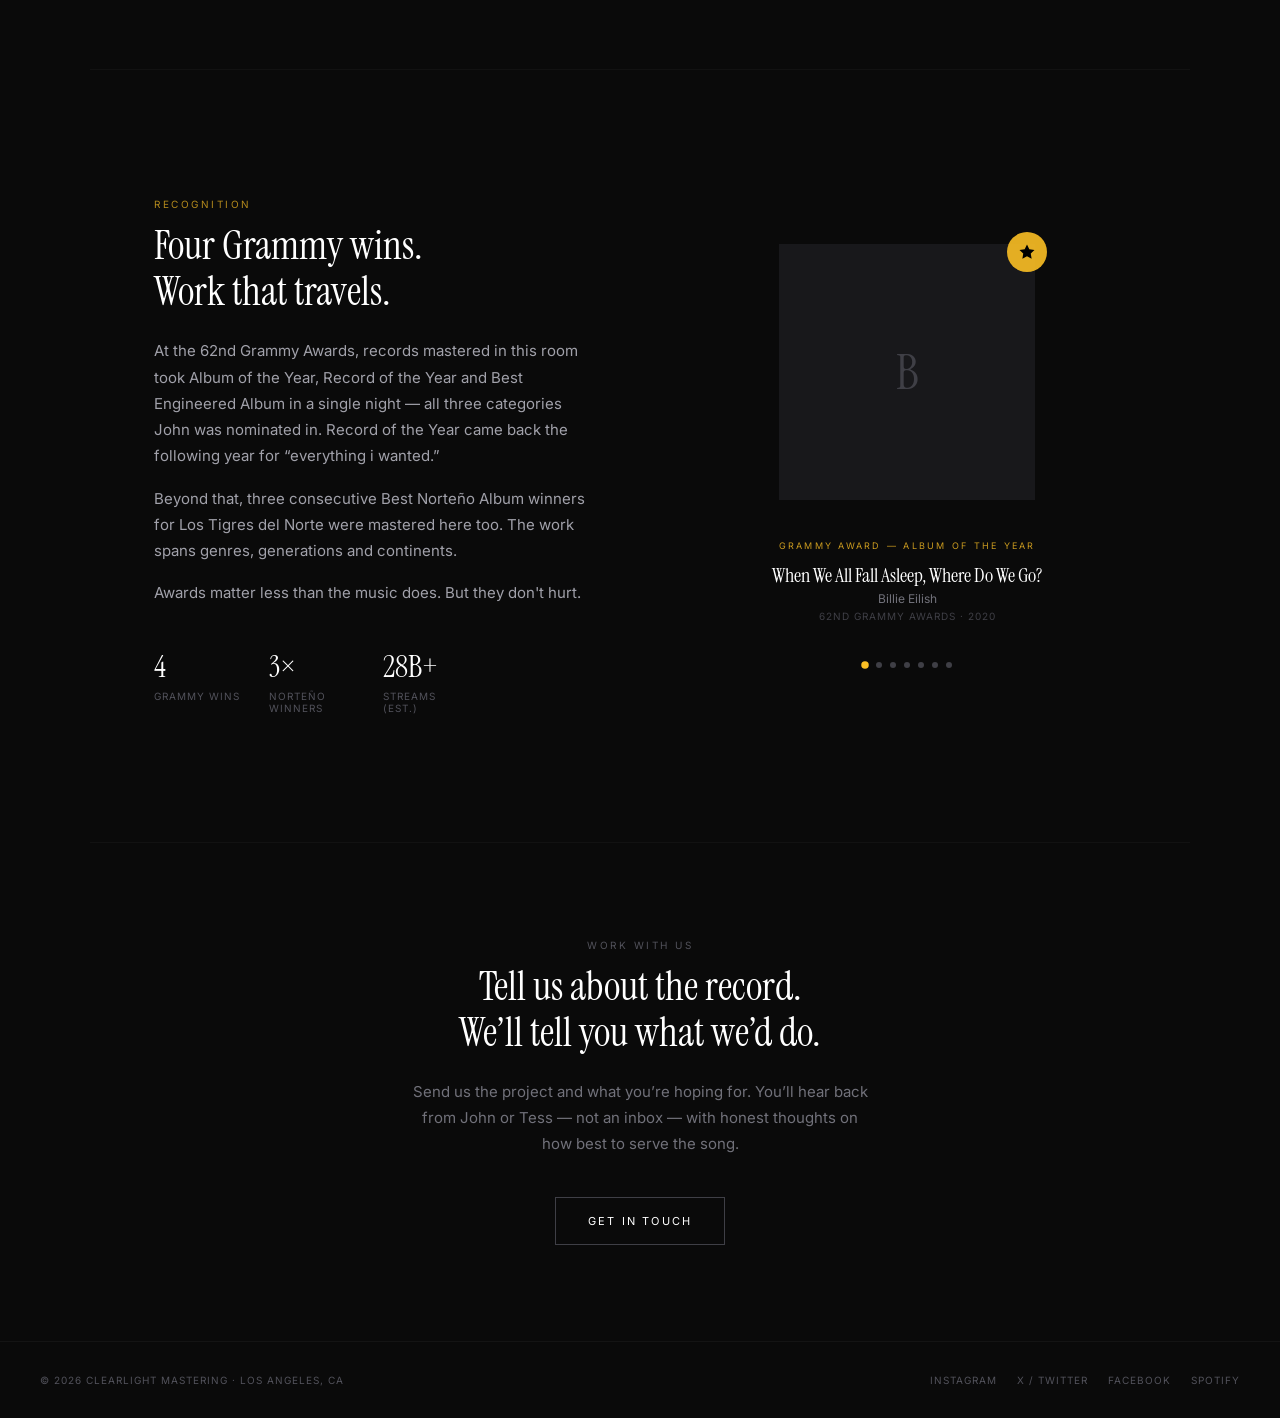
==== commit 54444edb: "Add files via upload" ====
--- a/about.html
+++ b/about.html
@@ -4,7 +4,7 @@
   <meta charset="UTF-8">
   <meta name="viewport" content="width=device-width, initial-scale=1.0">
   <title>About — Clearlight Mastering</title>
-  <meta name="description" content="A boutique father-daughter mastering studio in Los Angeles, CA. Founded by Grammy-winning engineer John Greenham.">
+  <meta name="description" content="A boutique family run mastering studio in Los Angeles, CA. Founded by Grammy-winning engineer John Greenham.">
   <link rel="icon" href="assets/logo.webp">
   <link rel="preconnect" href="https://fonts.googleapis.com">
   <link rel="preconnect" href="https://fonts.gstatic.com" crossorigin>
@@ -131,12 +131,20 @@
       </div>
     </section>
 
-
     <!-- ── JOINT PORTRAIT ──────────────────────────────────────────────────
-         PLACEHOLDER: needs one photo of John and Tess together.
-         This is the single highest-impact fix for the "warmth" note —
-         drop the file in as assets/john-tess.jpg and delete .is-placeholder
-         from the div below.
+         TWO THINGS NEEDED HERE, BOTH FROM THE CLIENT:
+
+         1. A photo of John and Tess together.
+            Save it as assets/john-tess.jpg — the placeholder disappears
+            automatically once the file exists.
+
+         2. A real quote from one or both of them about why they keep the
+            studio small. Paste it into the blockquote below, replacing the
+            placeholder, and set the <cite> to whoever actually said it.
+
+         An earlier draft of this section contained an invented quote
+         attributed to John and Tess. Nobody said it. It has been removed.
+         Do not publish a quote here that they have not actually given you.
     ─────────────────────────────────────────────────────────────────────── -->
     <section class="section">
       <div class="family-band reveal">
@@ -148,10 +156,10 @@
             <span>assets/john-tess.jpg</span>
           </div>
         </div>
-        <blockquote class="family-quote">
-          <p>&ldquo;We keep it to the two of us on purpose. You get our full attention,
-          or you get someone else&rsquo;s studio.&rdquo;</p>
-          <cite>John &amp; Tess Greenham</cite>
+        <blockquote class="family-quote is-placeholder">
+          <p>Quote from John and/or Tess goes here &mdash; something in their own
+          words about why they keep the studio to the two of them.</p>
+          <cite>Awaiting a real quote from the client</cite>
         </blockquote>
       </div>
     </section>
--- a/css/style.css
+++ b/css/style.css
@@ -613,3 +613,29 @@
   .testimonial-grid { grid-template-columns: repeat(3, 1fr); gap: 40px; }
   .credential-strip { gap: 24px; }
 }
+
+/* ─── Placeholder quote (joint portrait section) ─────────────────────────
+   Makes an unfilled quote obviously unfinished so it can't be mistaken
+   for real copy. Delete this block once a real quote is in place.
+────────────────────────────────────────────────────────────────────────── */
+.family-quote.is-placeholder {
+  border-left: 1px dashed var(--zinc-700);
+}
+.family-quote.is-placeholder p {
+  color: var(--zinc-600);
+  font-style: italic;
+}
+.family-quote.is-placeholder cite {
+  color: #8a6a1f;
+  letter-spacing: 0.12em;
+}
+.family-quote.is-placeholder p::before {
+  content: 'Placeholder';
+  display: block;
+  font-family: var(--sans);
+  font-size: 10px;
+  font-style: normal;
+  letter-spacing: 0.18em;
+  color: #8a6a1f;
+  margin-bottom: 10px;
+}
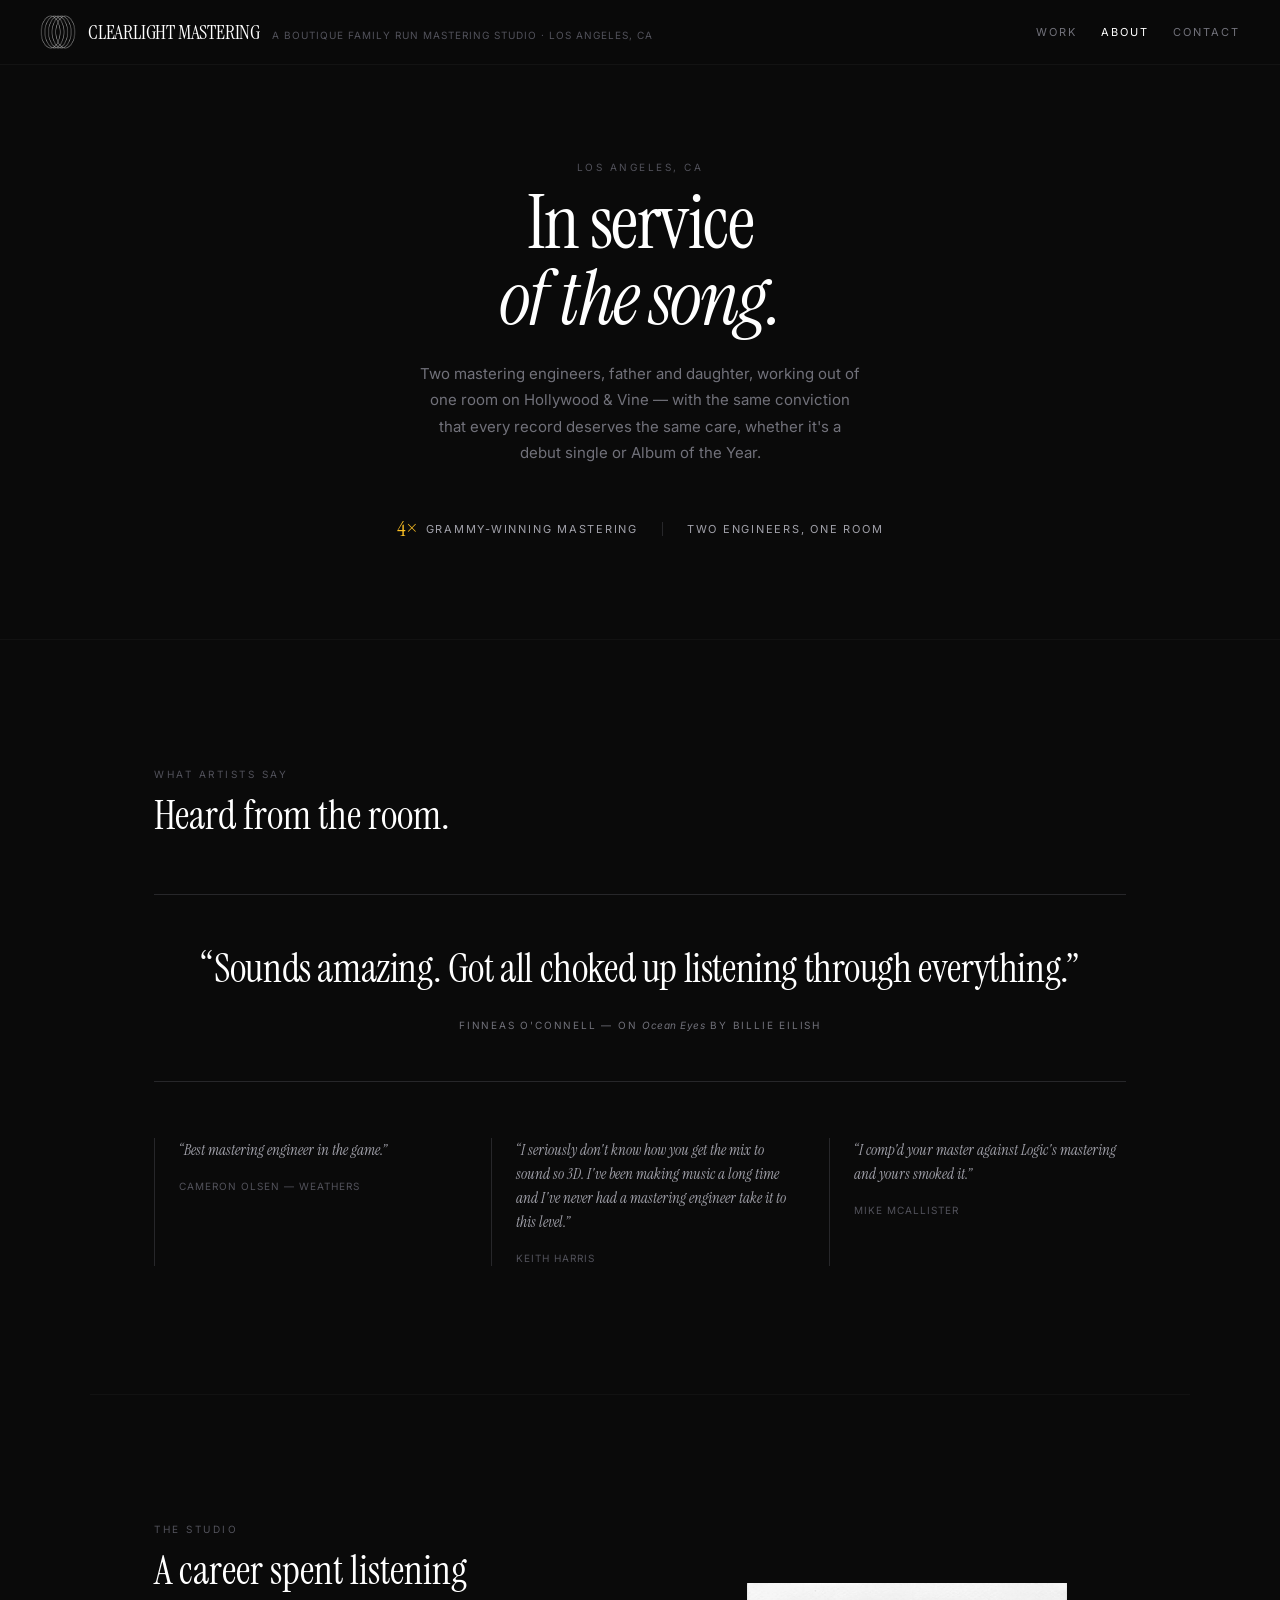
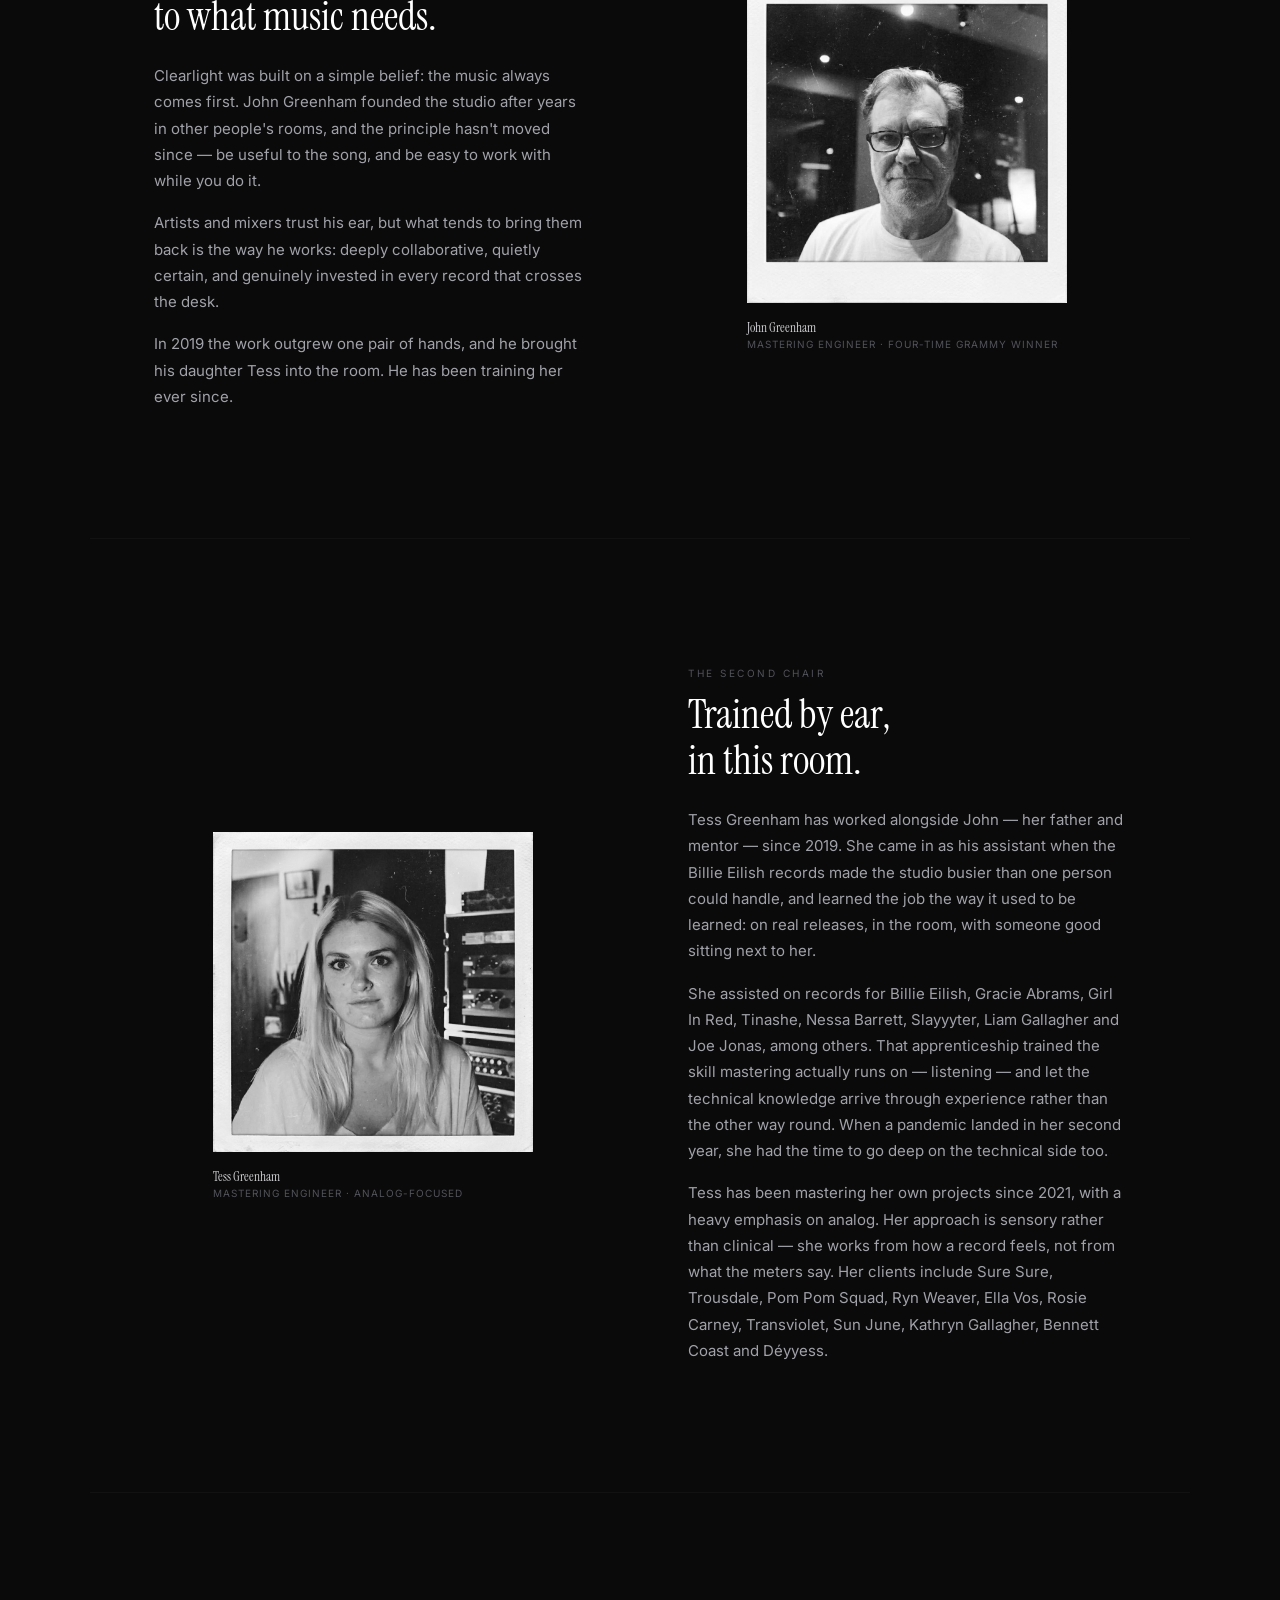
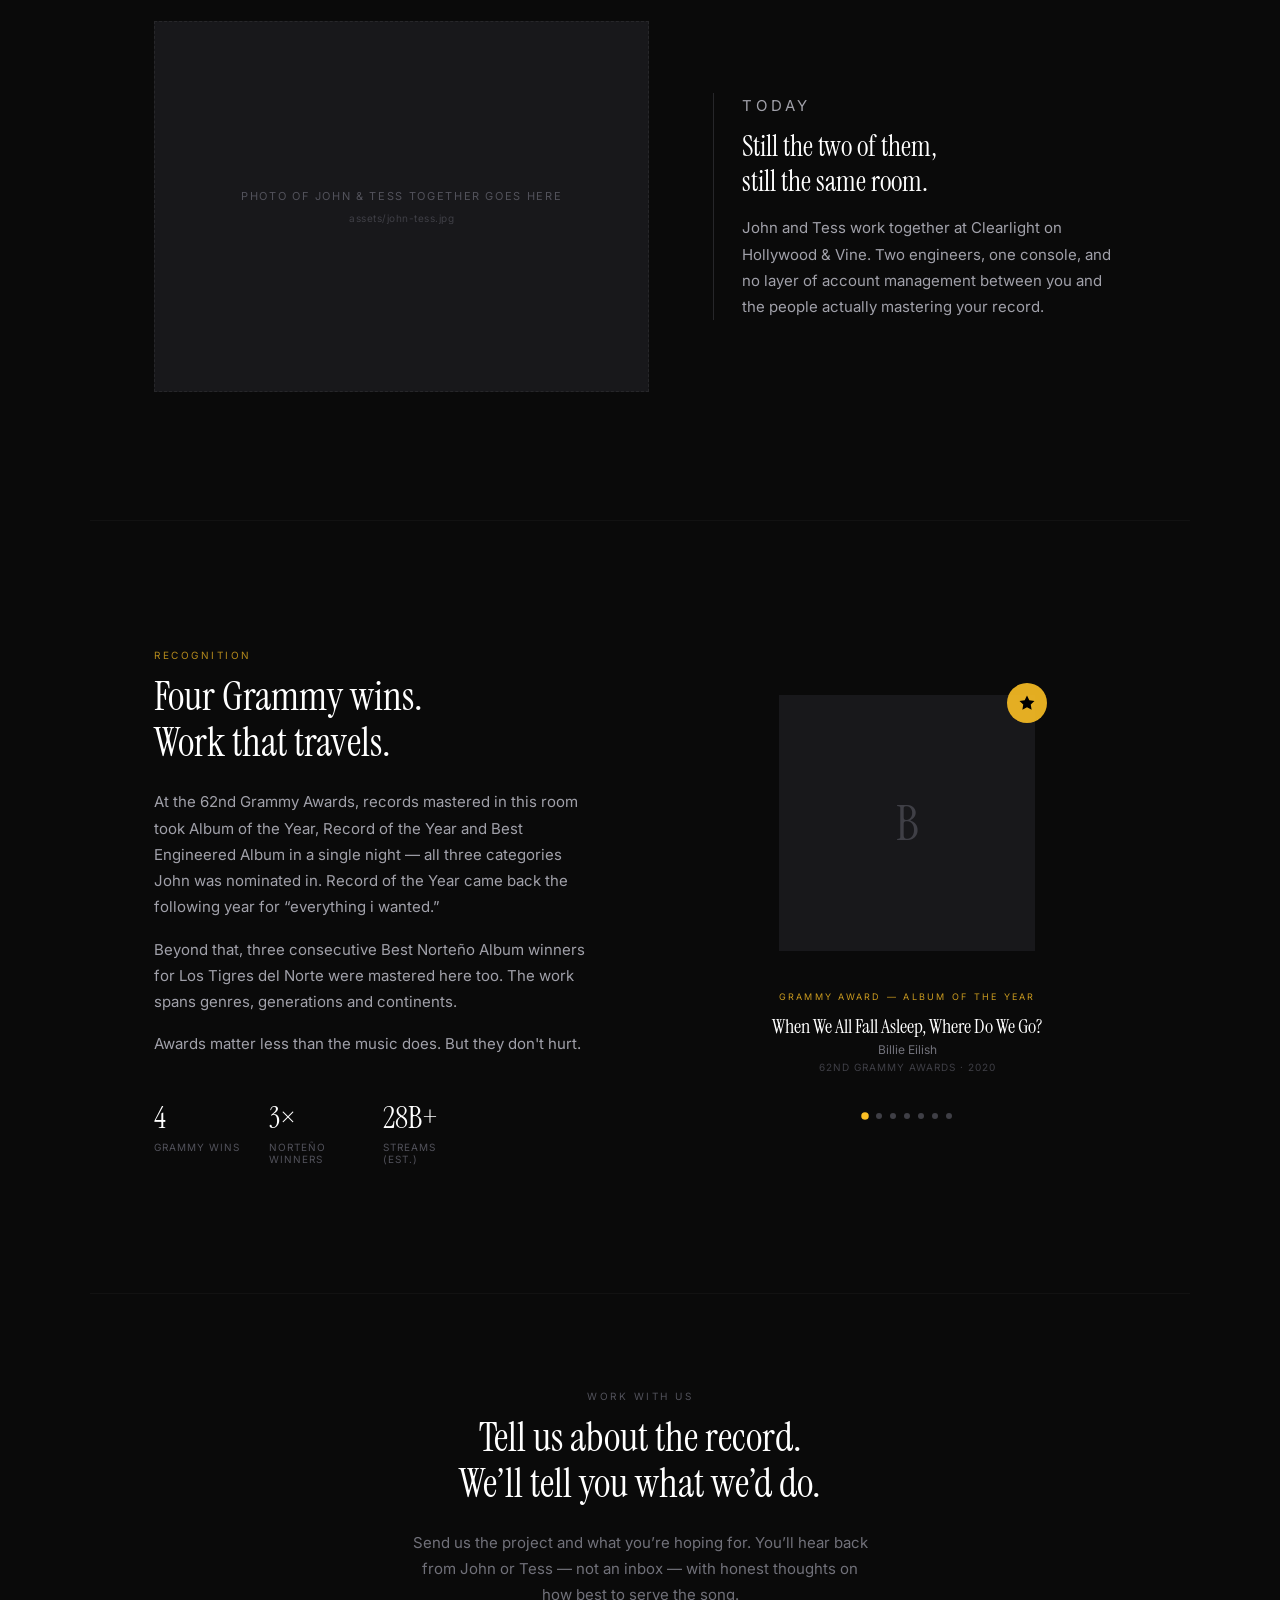
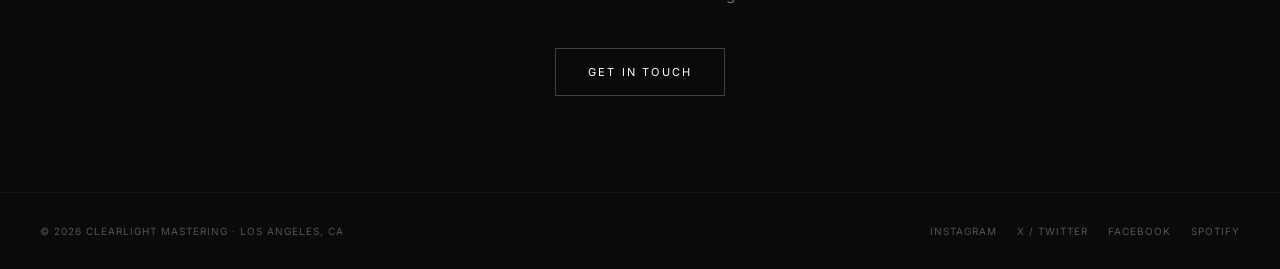
==== commit 031cdd88: "Add files via upload" ====
--- a/about.html
+++ b/about.html
@@ -4,7 +4,7 @@
   <meta charset="UTF-8">
   <meta name="viewport" content="width=device-width, initial-scale=1.0">
   <title>About — Clearlight Mastering</title>
-  <meta name="description" content="A boutique family run mastering studio in Los Angeles, CA. Founded by Grammy-winning engineer John Greenham.">
+  <meta name="description" content="A boutique family run mastering studio on Hollywood &amp; Vine. Two mastering engineers — Grammy-winning John Greenham and Tess Greenham.">
   <link rel="icon" href="assets/logo.webp">
   <link rel="preconnect" href="https://fonts.googleapis.com">
   <link rel="preconnect" href="https://fonts.gstatic.com" crossorigin>
@@ -37,13 +37,14 @@
       <p class="eyebrow reveal">Los Angeles, CA</p>
       <h1 class="display reveal" data-delay="150">In service<br><em>of the song.</em></h1>
       <p class="body-text reveal" data-delay="300">
-        A father and daughter, one room, and a shared conviction that every record
-        deserves the same care &mdash; whether it's a debut single or Album of the Year.
+        Two mastering engineers, father and daughter, working out of one room on
+        Hollywood &amp; Vine &mdash; with the same conviction that every record
+        deserves the same care, whether it's a debut single or Album of the Year.
       </p>
       <div class="credential-strip reveal" data-delay="450">
         <span class="credential"><span class="credential-num">4&times;</span> Grammy-winning mastering</span>
         <span class="credential-sep"></span>
-        <span class="credential">Family run since day one</span>
+        <span class="credential">Two engineers, one room</span>
       </div>
     </section>
 
@@ -91,6 +92,10 @@
             Artists and mixers trust his ear, but what tends to bring them back is
             the way he works: deeply collaborative, quietly certain, and genuinely
             invested in every record that crosses the desk.
+          </p>
+          <p class="body-text">
+            In 2019 the work outgrew one pair of hands, and he brought his daughter
+            Tess into the room. He has been training her ever since.
           </p>
         </div>
         <div class="reveal" data-delay="200">
@@ -110,41 +115,45 @@
           <div class="portrait">
             <img src="assets/tess.png" alt="Tess Greenham">
             <p class="portrait-name">Tess Greenham</p>
-            <p class="portrait-role">Studio Director &middot; Client Relations</p>
+            <p class="portrait-role">Mastering Engineer &middot; Analog-focused</p>
           </div>
         </div>
         <div class="reveal" data-delay="100">
-          <p class="eyebrow">The Family</p>
-          <h2 class="heading">A daughter who grew up<br>hearing music differently.</h2>
-          <p class="body-text">
-            Tess Greenham runs everything around the music &mdash; schedules, revisions,
-            and the part most studios get wrong, which is simply answering people.
-            She grew up around this work and believes a great master is as much about
-            the relationship as the result.
-          </p>
-          <p class="body-text">
-            Between them they keep Clearlight small on purpose. You deal with the two
-            people doing the work, you get a straight answer, and nobody is ever
-            precious about a revision.
+          <p class="eyebrow">The Second Chair</p>
+          <h2 class="heading">Trained by ear,<br>in this room.</h2>
+          <p class="body-text">
+            Tess Greenham has worked alongside John &mdash; her father and mentor &mdash;
+            since 2019. She came in as his assistant when the Billie Eilish records made
+            the studio busier than one person could handle, and learned the job the way
+            it used to be learned: on real releases, in the room, with someone good
+            sitting next to her.
+          </p>
+          <p class="body-text">
+            She assisted on records for Billie Eilish, Gracie Abrams, Girl In Red,
+            Tinashe, Nessa Barrett, Slayyyter, Liam Gallagher and Joe Jonas, among
+            others. That apprenticeship trained the skill mastering actually runs on
+            &mdash; listening &mdash; and let the technical knowledge arrive through
+            experience rather than the other way round. When a pandemic landed in her
+            second year, she had the time to go deep on the technical side too.
+          </p>
+          <p class="body-text">
+            Tess has been mastering her own projects since 2021, with a heavy emphasis
+            on analog. Her approach is sensory rather than clinical &mdash; she works
+            from how a record feels, not from what the meters say. Her clients include
+            Sure Sure, Trousdale, Pom Pom Squad, Ryn Weaver, Ella Vos, Rosie Carney,
+            Transviolet, Sun June, Kathryn Gallagher, Bennett Coast and D&eacute;yyess.
           </p>
         </div>
       </div>
     </section>
 
     <!-- ── JOINT PORTRAIT ──────────────────────────────────────────────────
-         TWO THINGS NEEDED HERE, BOTH FROM THE CLIENT:
-
-         1. A photo of John and Tess together.
-            Save it as assets/john-tess.jpg — the placeholder disappears
-            automatically once the file exists.
-
-         2. A real quote from one or both of them about why they keep the
-            studio small. Paste it into the blockquote below, replacing the
-            placeholder, and set the <cite> to whoever actually said it.
-
-         An earlier draft of this section contained an invented quote
-         attributed to John and Tess. Nobody said it. It has been removed.
-         Do not publish a quote here that they have not actually given you.
+         STILL NEEDED: one photo of John and Tess together.
+         Save it as assets/john-tess.jpg — the placeholder disappears
+         automatically once the file exists.
+
+         The text beside it is drawn from Tess's own bio and is factual.
+         No invented quotes here.
     ─────────────────────────────────────────────────────────────────────── -->
     <section class="section">
       <div class="family-band reveal">
@@ -156,11 +165,15 @@
             <span>assets/john-tess.jpg</span>
           </div>
         </div>
-        <blockquote class="family-quote is-placeholder">
-          <p>Quote from John and/or Tess goes here &mdash; something in their own
-          words about why they keep the studio to the two of them.</p>
-          <cite>Awaiting a real quote from the client</cite>
-        </blockquote>
+        <div class="family-statement">
+          <p class="eyebrow">Today</p>
+          <h3>Still the two of them,<br>still the same room.</h3>
+          <p>
+            John and Tess work together at Clearlight on Hollywood &amp; Vine.
+            Two engineers, one console, and no layer of account management
+            between you and the people actually mastering your record.
+          </p>
+        </div>
       </div>
     </section>
 
--- a/css/style.css
+++ b/css/style.css
@@ -614,28 +614,19 @@
   .credential-strip { gap: 24px; }
 }
 
-/* ─── Placeholder quote (joint portrait section) ─────────────────────────
-   Makes an unfilled quote obviously unfinished so it can't be mistaken
-   for real copy. Delete this block once a real quote is in place.
-────────────────────────────────────────────────────────────────────────── */
-.family-quote.is-placeholder {
-  border-left: 1px dashed var(--zinc-700);
-}
-.family-quote.is-placeholder p {
-  color: var(--zinc-600);
-  font-style: italic;
-}
-.family-quote.is-placeholder cite {
-  color: #8a6a1f;
-  letter-spacing: 0.12em;
-}
-.family-quote.is-placeholder p::before {
-  content: 'Placeholder';
-  display: block;
-  font-family: var(--sans);
-  font-size: 10px;
-  font-style: normal;
-  letter-spacing: 0.18em;
-  color: #8a6a1f;
-  margin-bottom: 10px;
-}
+/* ─── Family statement (joint portrait section) ──────────────────────────── */
+.family-statement { border-left: 1px solid var(--zinc-800); padding-left: 28px; }
+.family-statement .eyebrow { margin-bottom: 10px; }
+.family-statement h3 {
+  font-family: var(--serif);
+  font-size: clamp(21px, 2.8vw, 28px);
+  line-height: 1.25;
+  color: #fff;
+  font-weight: 400;
+  margin-bottom: 16px;
+}
+.family-statement p {
+  font-size: 15px;
+  color: var(--zinc-400);
+  line-height: 1.75;
+}
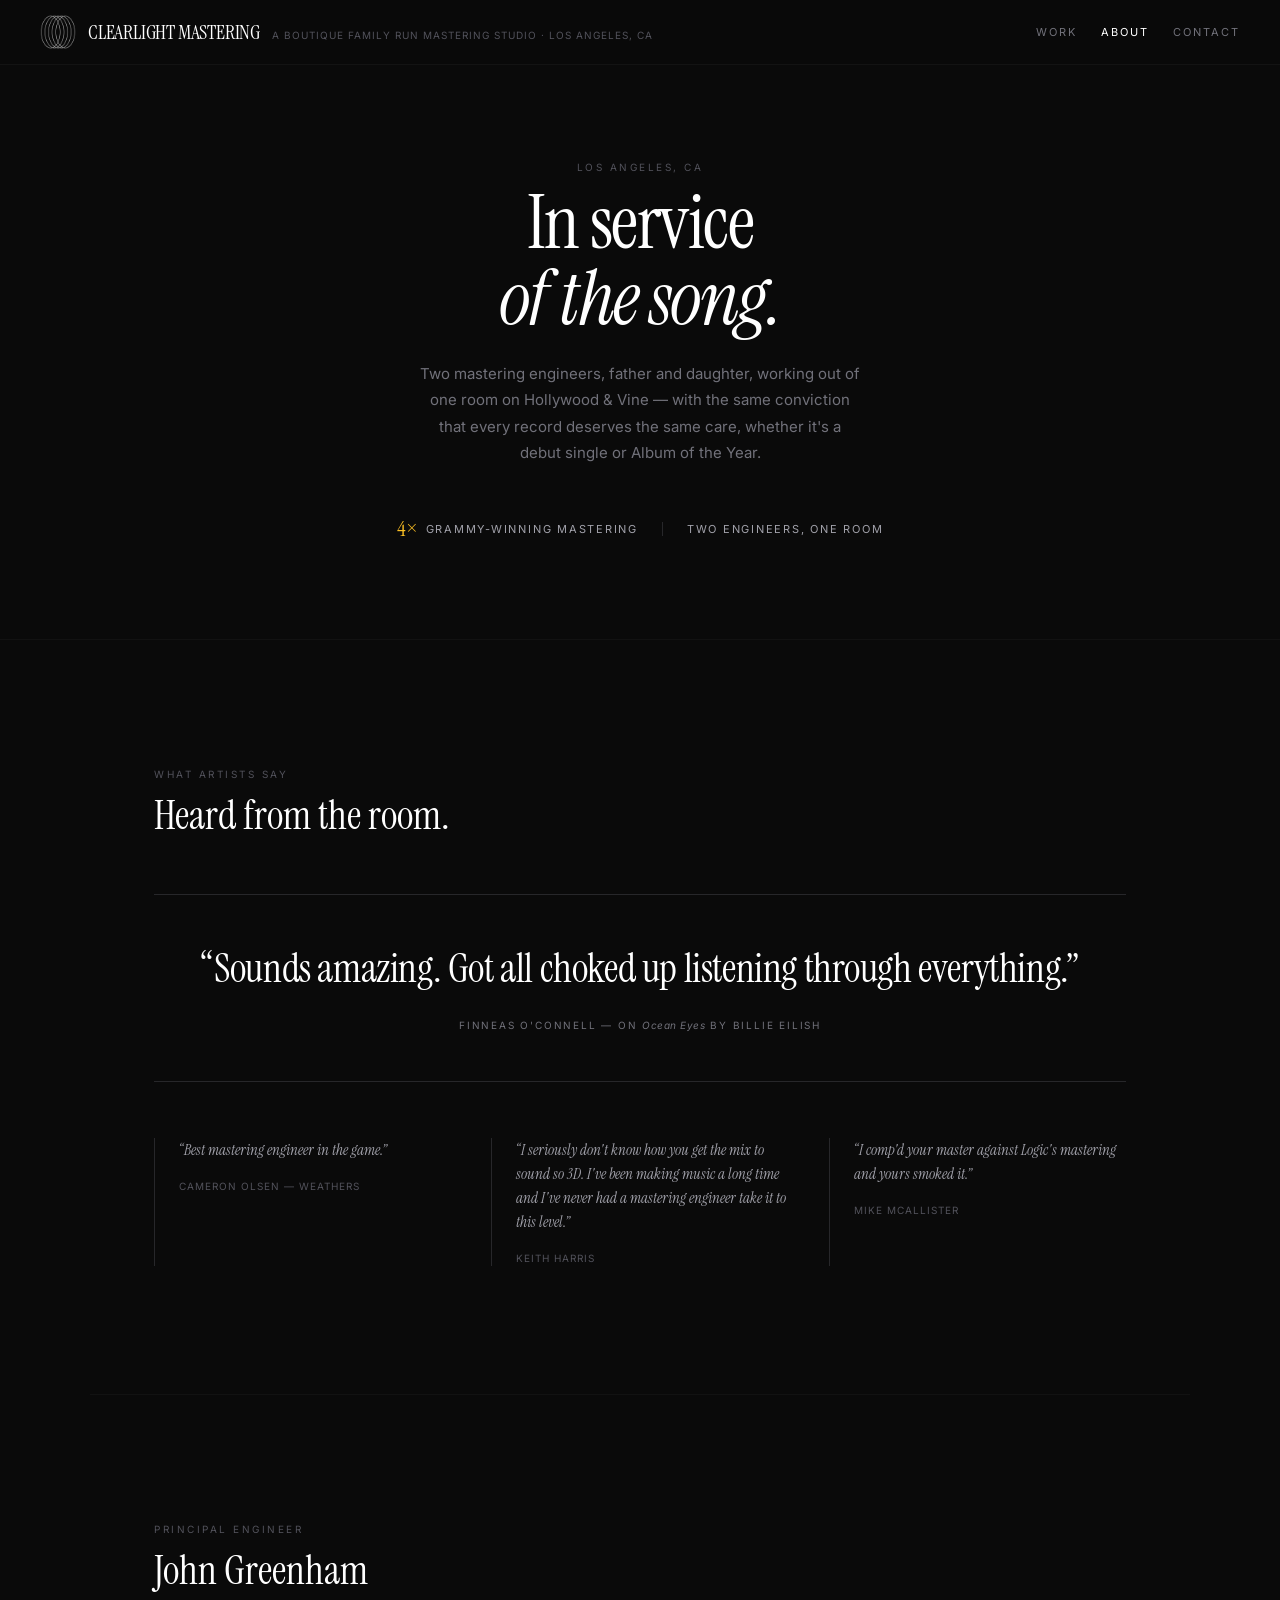
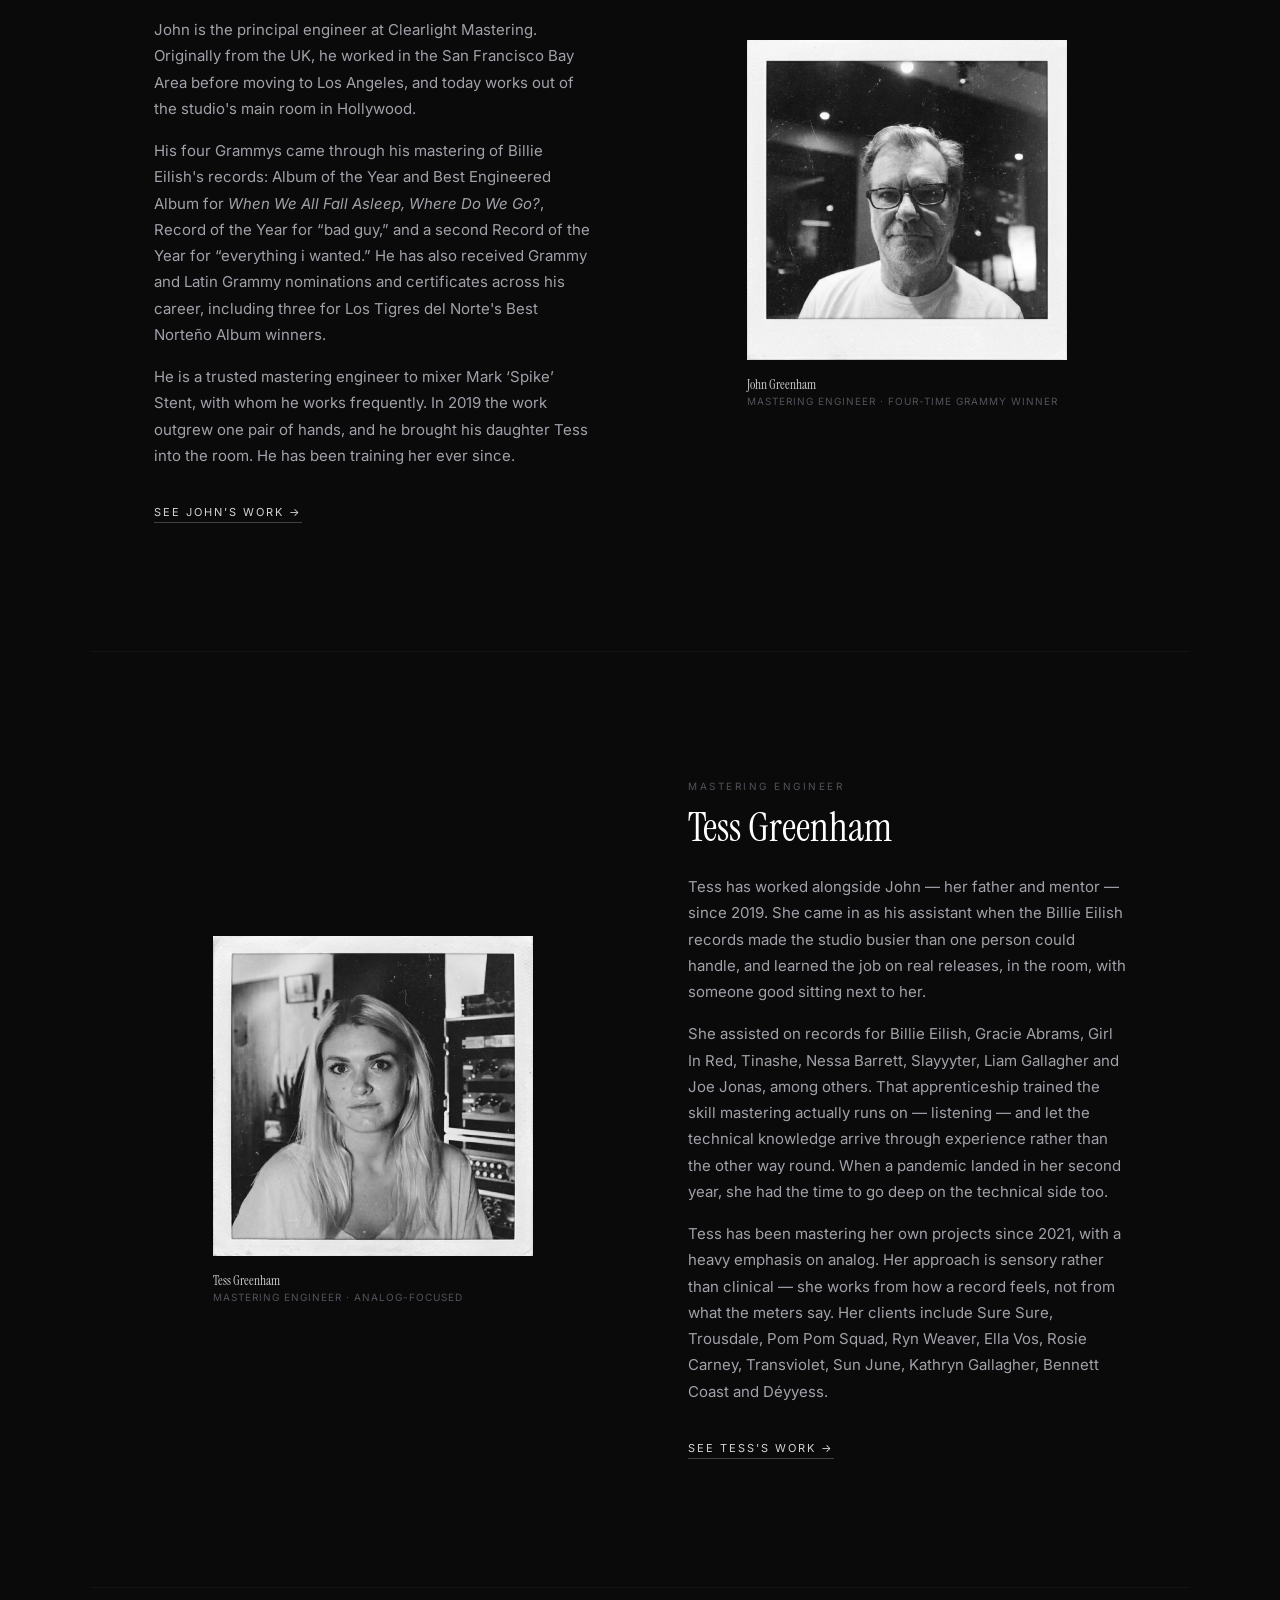
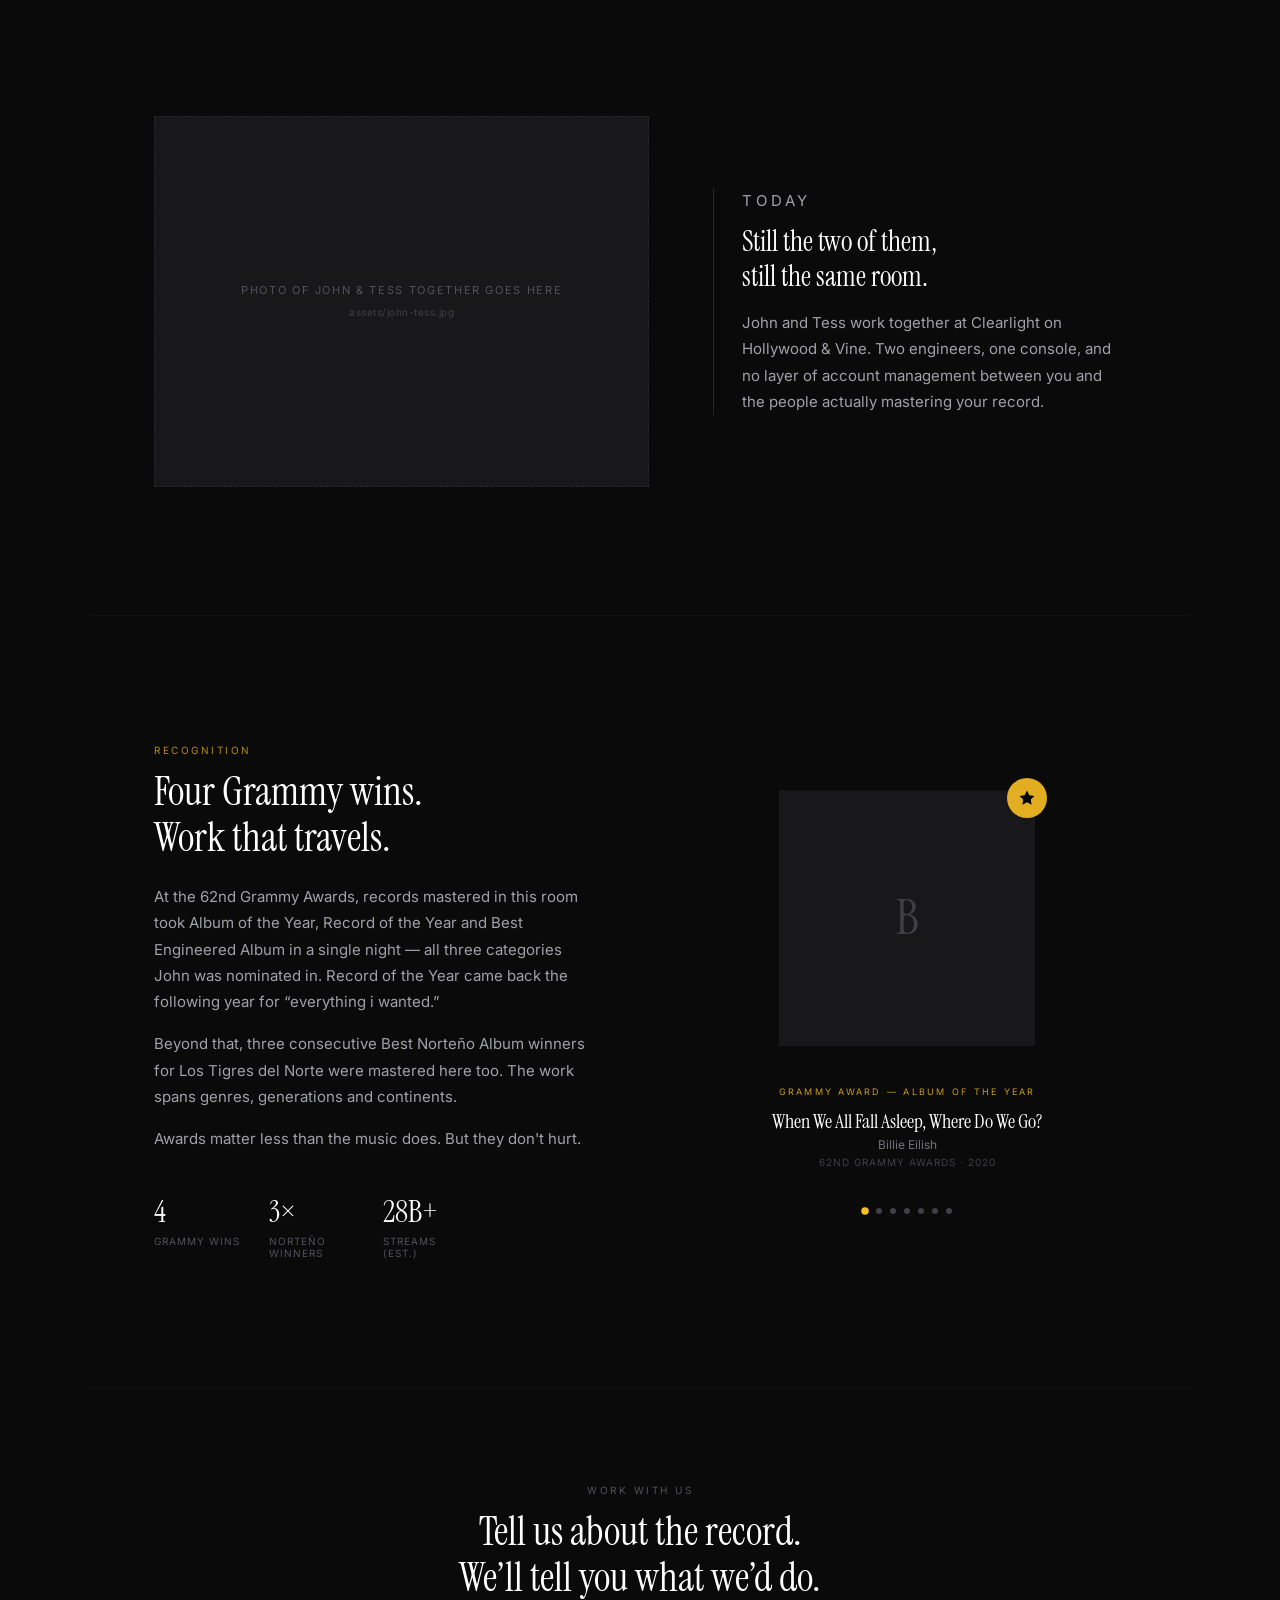
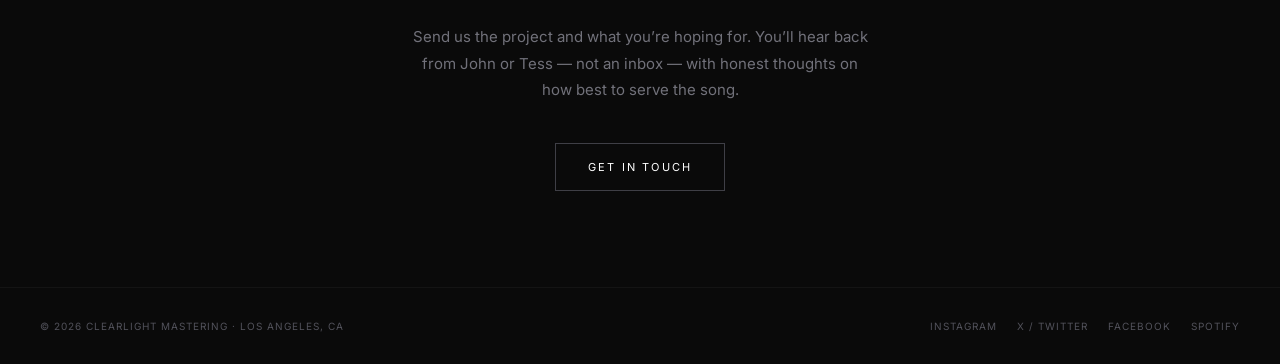
==== commit 74f8e846: "new" ====
--- a/about.html
+++ b/about.html
@@ -80,27 +80,33 @@
     <section class="section">
       <div class="two-col">
         <div class="reveal">
-          <p class="eyebrow">The Studio</p>
-          <h2 class="heading">A career spent listening<br>to what music needs.</h2>
-          <p class="body-text">
-            Clearlight was built on a simple belief: the music always comes first.
-            John Greenham founded the studio after years in other people's rooms, and
-            the principle hasn't moved since &mdash; be useful to the song, and be easy
-            to work with while you do it.
-          </p>
-          <p class="body-text">
-            Artists and mixers trust his ear, but what tends to bring them back is
-            the way he works: deeply collaborative, quietly certain, and genuinely
-            invested in every record that crosses the desk.
-          </p>
-          <p class="body-text">
-            In 2019 the work outgrew one pair of hands, and he brought his daughter
-            Tess into the room. He has been training her ever since.
-          </p>
+          <p class="eyebrow">Principal Engineer</p>
+          <h2 class="heading">John Greenham</h2>
+          <p class="body-text">
+            John is the principal engineer at Clearlight Mastering. Originally from
+            the UK, he worked in the San Francisco Bay Area before moving to
+            Los Angeles, and today works out of the studio's main room in Hollywood.
+          </p>
+          <p class="body-text">
+            His four Grammys came through his mastering of Billie Eilish's records:
+            Album of the Year and Best Engineered Album for <em>When We All Fall Asleep,
+            Where Do We Go?</em>, Record of the Year for &ldquo;bad guy,&rdquo; and a
+            second Record of the Year for &ldquo;everything i wanted.&rdquo; He has also
+            received Grammy and Latin Grammy nominations and certificates across his
+            career, including three for Los Tigres del Norte's Best Norte&ntilde;o
+            Album winners.
+          </p>
+          <p class="body-text">
+            He is a trusted mastering engineer to mixer Mark &lsquo;Spike&rsquo; Stent,
+            with whom he works frequently. In 2019 the work outgrew one pair of hands,
+            and he brought his daughter Tess into the room. He has been training her
+            ever since.
+          </p>
+          <a href="index.html?engineer=john" class="engineer-link">See John's work &rarr;</a>
         </div>
         <div class="reveal" data-delay="200">
           <div class="portrait">
-            <img src="assets/john.png" alt="John Greenham">
+            <a href="index.html?engineer=john"><img src="assets/john.png" alt="John Greenham"></a>
             <p class="portrait-name">John Greenham</p>
             <p class="portrait-role">Mastering Engineer &middot; Four-time Grammy Winner</p>
           </div>
@@ -113,20 +119,19 @@
       <div class="two-col">
         <div class="reveal" data-delay="200">
           <div class="portrait">
-            <img src="assets/tess.png" alt="Tess Greenham">
+            <a href="index.html?engineer=tess"><img src="assets/tess.png" alt="Tess Greenham"></a>
             <p class="portrait-name">Tess Greenham</p>
             <p class="portrait-role">Mastering Engineer &middot; Analog-focused</p>
           </div>
         </div>
         <div class="reveal" data-delay="100">
-          <p class="eyebrow">The Second Chair</p>
-          <h2 class="heading">Trained by ear,<br>in this room.</h2>
-          <p class="body-text">
-            Tess Greenham has worked alongside John &mdash; her father and mentor &mdash;
-            since 2019. She came in as his assistant when the Billie Eilish records made
-            the studio busier than one person could handle, and learned the job the way
-            it used to be learned: on real releases, in the room, with someone good
-            sitting next to her.
+          <p class="eyebrow">Mastering Engineer</p>
+          <h2 class="heading">Tess Greenham</h2>
+          <p class="body-text">
+            Tess has worked alongside John &mdash; her father and mentor &mdash; since
+            2019. She came in as his assistant when the Billie Eilish records made the
+            studio busier than one person could handle, and learned the job on real
+            releases, in the room, with someone good sitting next to her.
           </p>
           <p class="body-text">
             She assisted on records for Billie Eilish, Gracie Abrams, Girl In Red,
@@ -143,6 +148,7 @@
             Sure Sure, Trousdale, Pom Pom Squad, Ryn Weaver, Ella Vos, Rosie Carney,
             Transviolet, Sun June, Kathryn Gallagher, Bennett Coast and D&eacute;yyess.
           </p>
+          <a href="index.html?engineer=tess" class="engineer-link">See Tess's work &rarr;</a>
         </div>
       </div>
     </section>
--- a/css/style.css
+++ b/css/style.css
@@ -630,3 +630,90 @@
   color: var(--zinc-400);
   line-height: 1.75;
 }
+
+/* Links from About page into the engineer pages */
+.engineer-link {
+  display: inline-block;
+  margin-top: 20px;
+  font-size: 11px;
+  text-transform: uppercase;
+  letter-spacing: 0.18em;
+  color: var(--zinc-300);
+  border-bottom: 1px solid var(--zinc-700);
+  padding-bottom: 3px;
+  transition: color 0.2s, border-color 0.2s;
+}
+.engineer-link:hover { color: #fff; border-bottom-color: var(--zinc-400); }
+.portrait a { display: block; }
+.portrait a img { transition: opacity 0.3s; }
+.portrait a:hover img { opacity: 0.85; }
+
+/* ─── Header: stack into two rows on narrow screens ───────────────────────── */
+@media (max-width: 719px) {
+  .header-inner {
+    height: auto;
+    flex-direction: column;
+    align-items: flex-start;
+    gap: 10px;
+    padding-top: 14px;
+    padding-bottom: 14px;
+  }
+  .site-nav { gap: 18px; flex-wrap: wrap; }
+  .brand-name { font-size: 18px; }
+}
+
+/* The tagline beside the studio name only fits alongside the nav
+   on wide screens. Below that it's hidden from the header (it still
+   appears on the landing page). */
+@media (min-width: 768px) and (max-width: 1239px) {
+  .brand-tag { display: none; }
+}
+
+/* ─── Discography filter ─────────────────────────────────────────────────── */
+.filter-bar {
+  display: flex;
+  align-items: center;
+  justify-content: space-between;
+  gap: 16px;
+  padding: 20px 20px 16px;
+}
+.filter-group { display: flex; gap: 6px; }
+.filter-btn {
+  font-family: var(--sans);
+  font-size: 11px;
+  text-transform: uppercase;
+  letter-spacing: 0.18em;
+  color: var(--zinc-500);
+  background: transparent;
+  border: 1px solid var(--zinc-800);
+  padding: 9px 18px;
+  cursor: pointer;
+  transition: color 0.2s, border-color 0.2s, background 0.2s;
+}
+.filter-btn:hover { color: #e4e4e7; border-color: var(--zinc-600); }
+.filter-btn.active { color: #000; background: #fff; border-color: #fff; }
+.filter-btn:focus-visible { outline: 1px solid var(--zinc-400); outline-offset: 2px; }
+.filter-count {
+  font-size: 10px;
+  text-transform: uppercase;
+  letter-spacing: 0.16em;
+  color: var(--zinc-600);
+}
+
+/* Fade the grid out while it reorders, then cards stagger back in */
+.album-grid { transition: opacity 0.22s ease; }
+.album-grid.is-shuffling { opacity: 0; }
+.album-card { animation: none; opacity: 1; }
+.album-card--in { opacity: 0; animation: fadeIn 0.5s ease forwards; }
+
+.album-engineer {
+  margin-top: 8px;
+  font-size: 9px;
+  text-transform: uppercase;
+  letter-spacing: 0.16em;
+  color: var(--zinc-500);
+}
+
+@media (min-width: 768px) {
+  .filter-bar { padding: 28px 40px 20px; }
+}
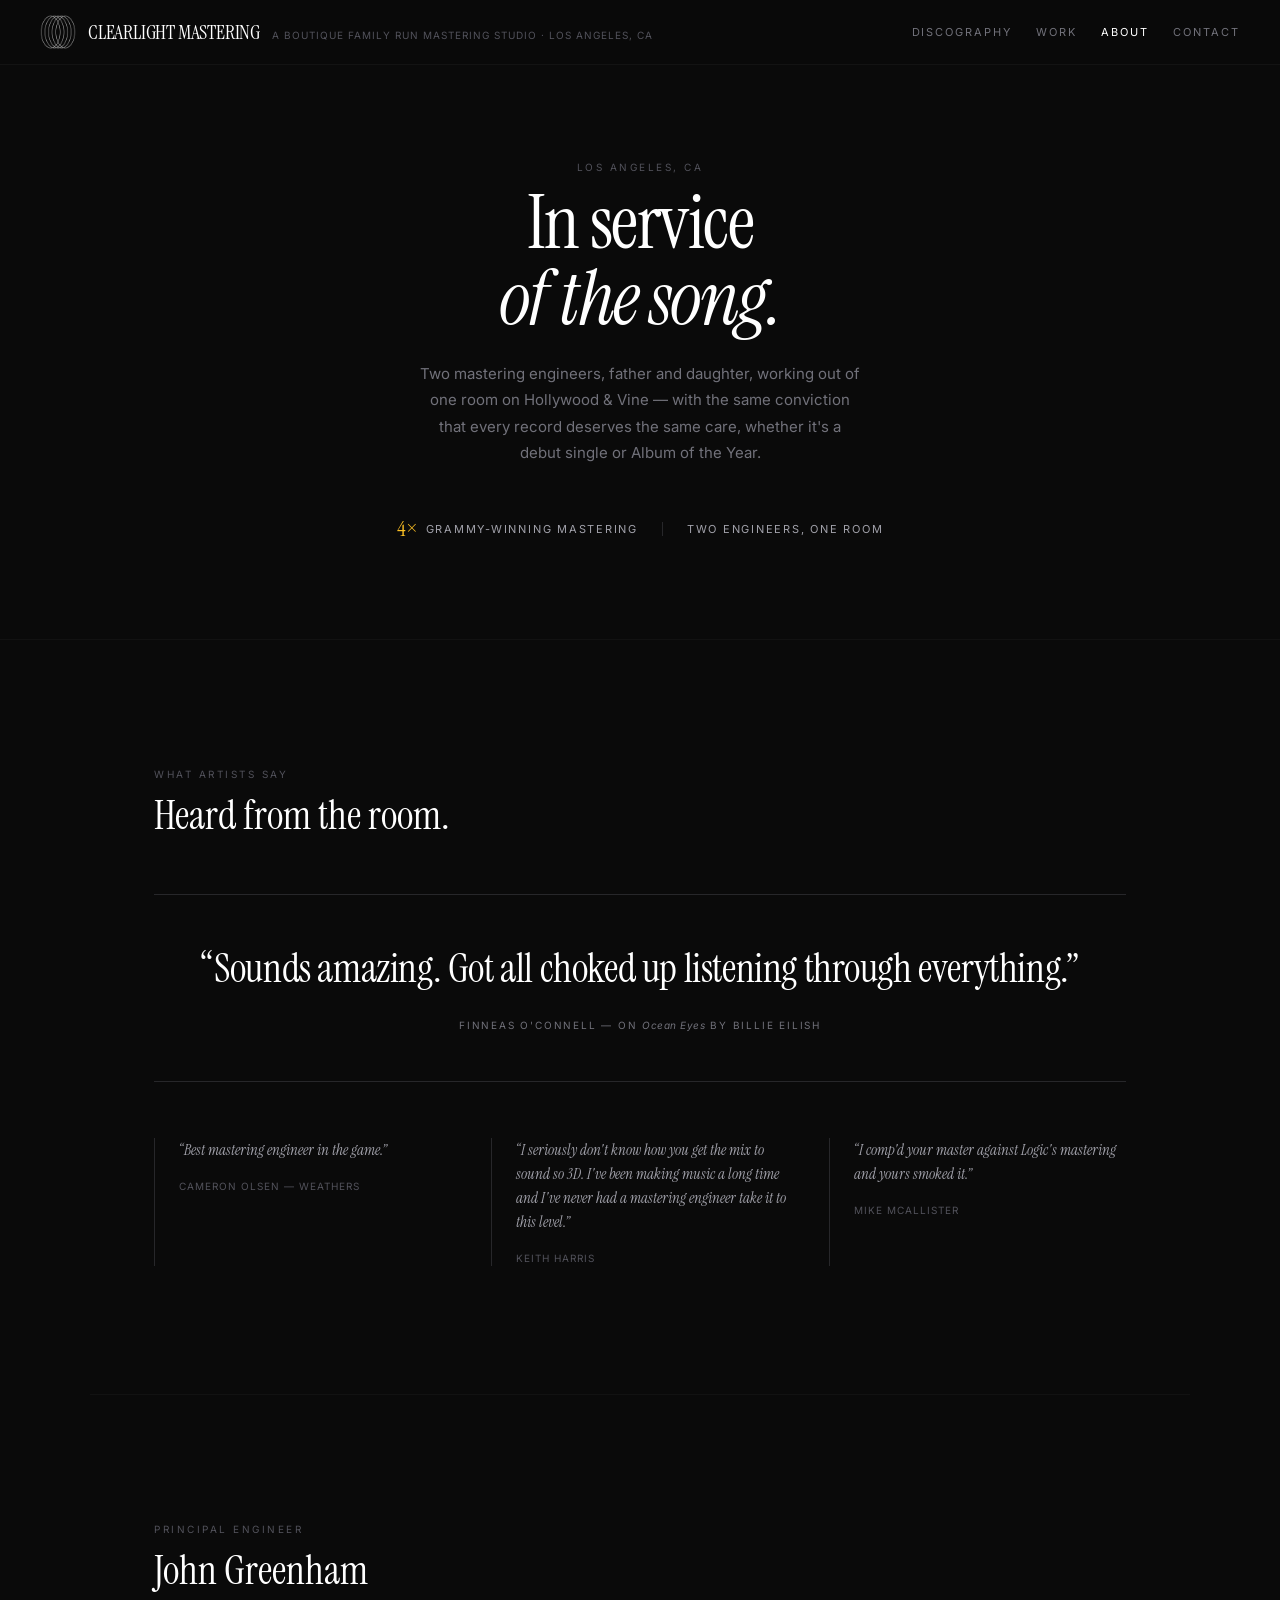
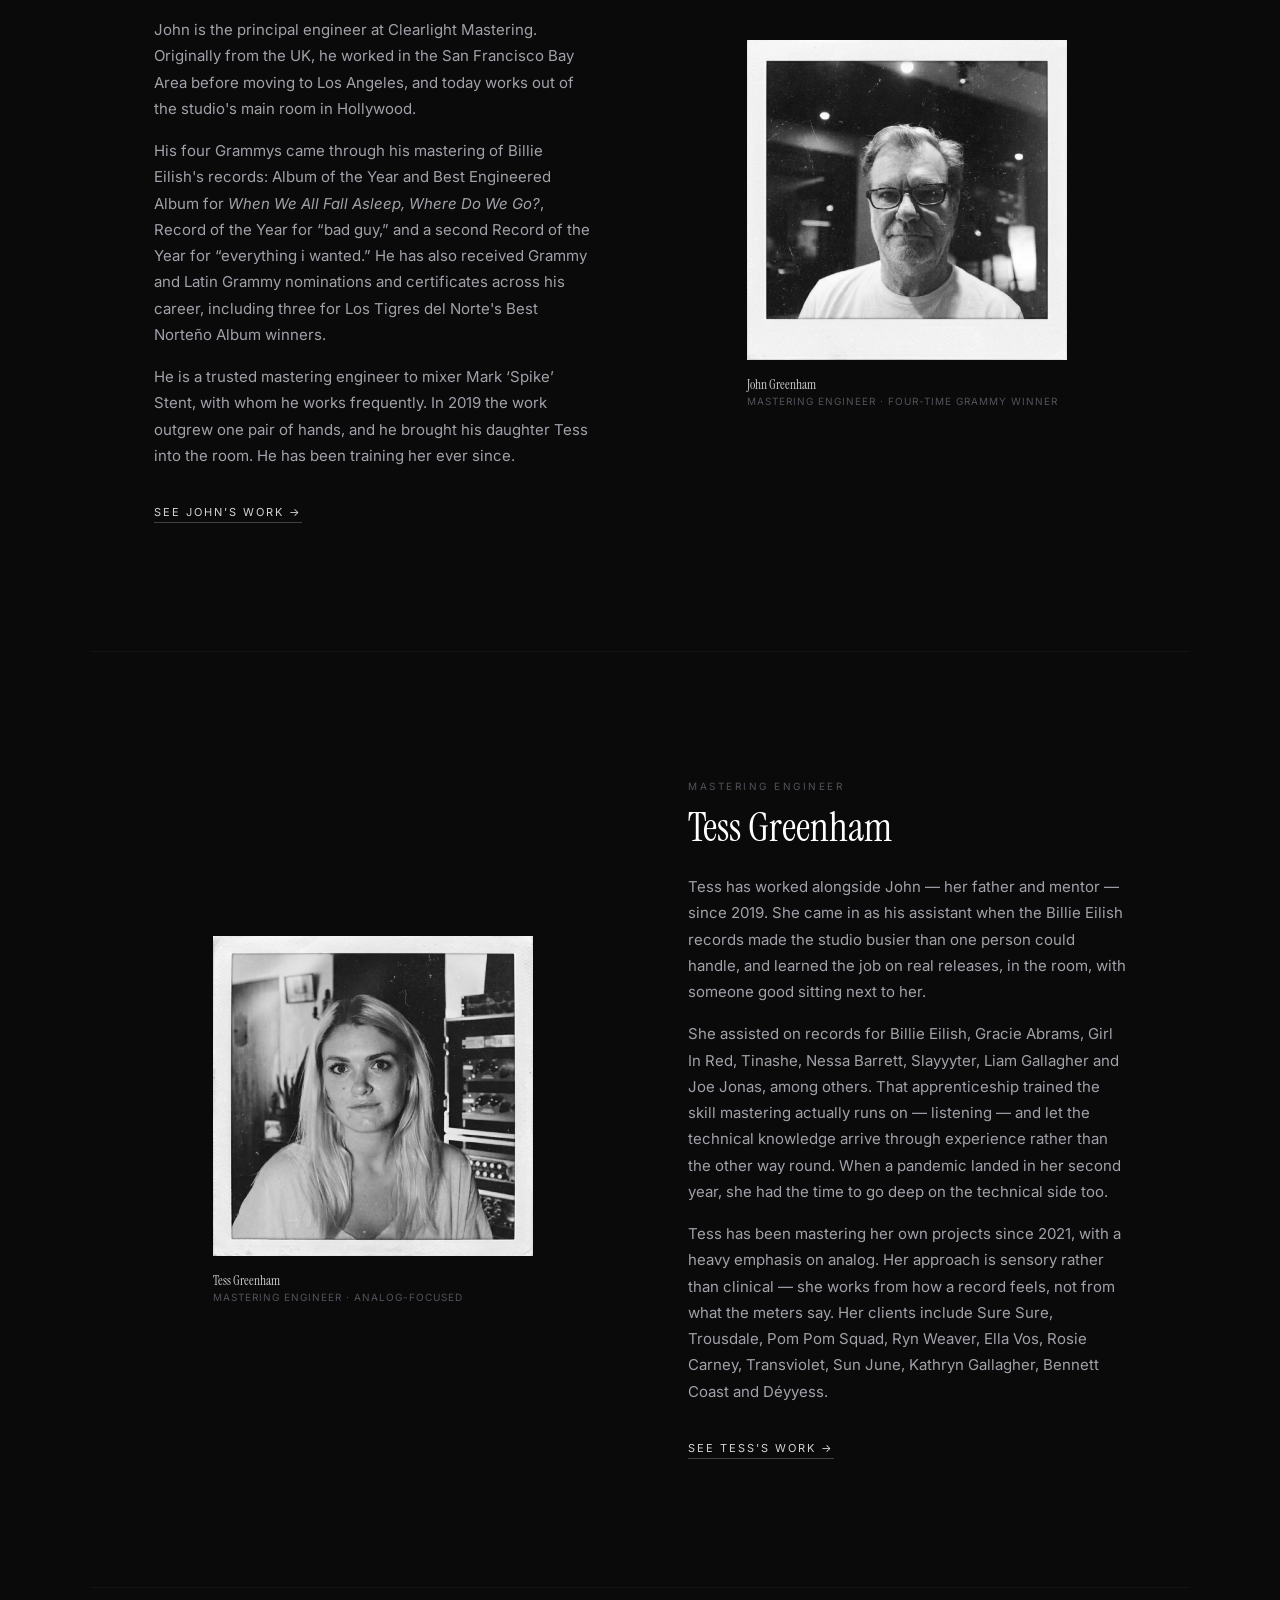
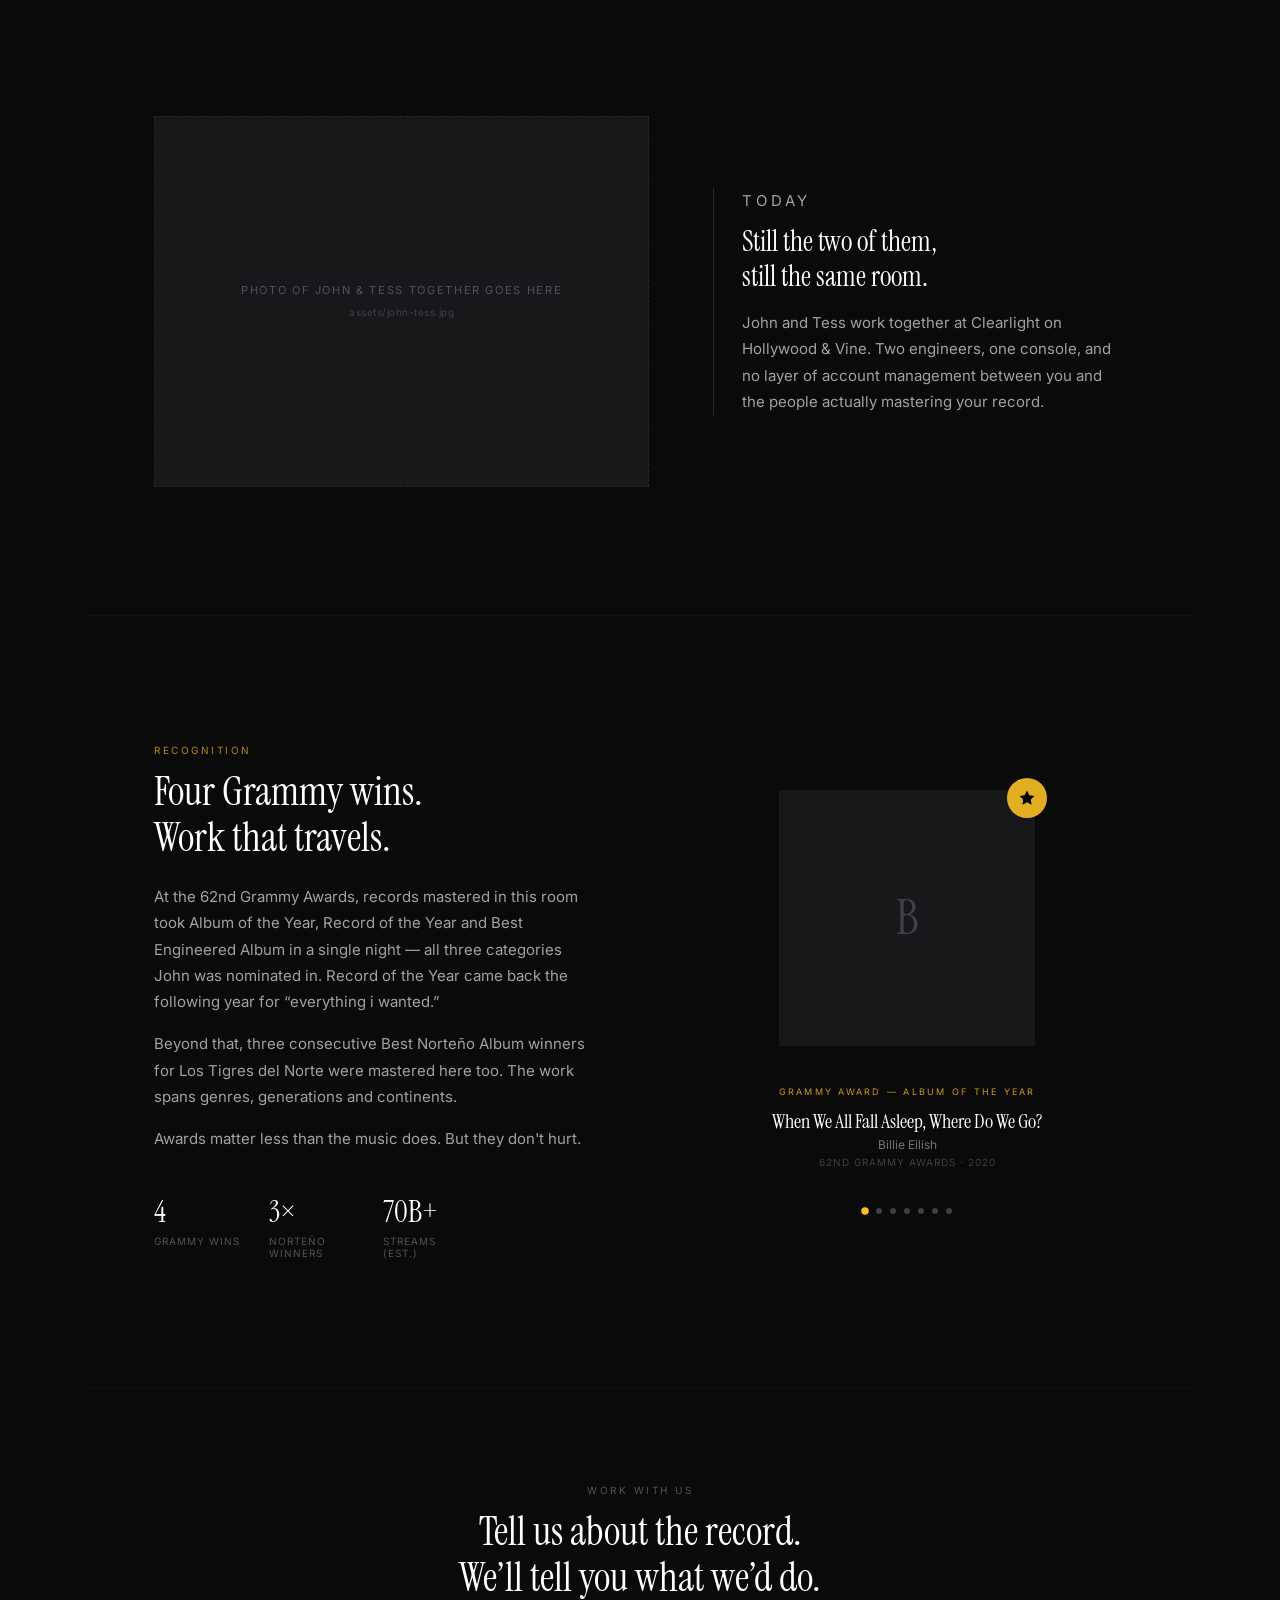
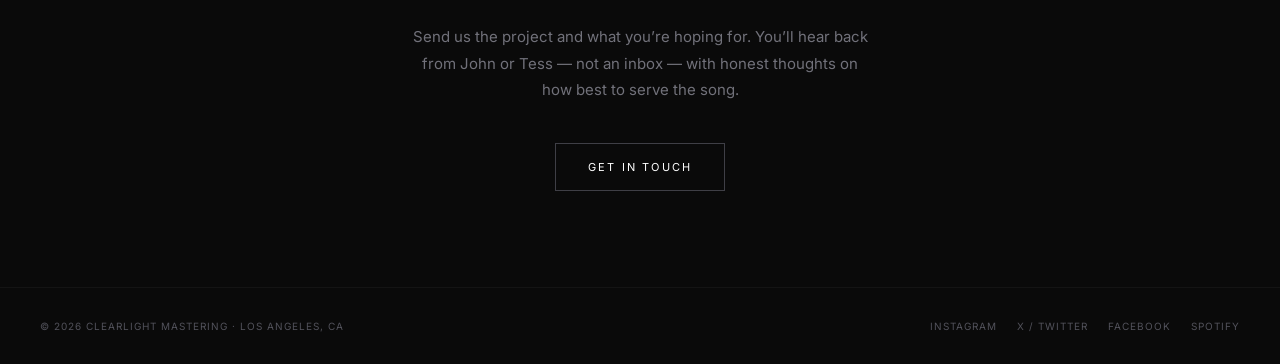
==== commit a18e5637: "Add files via upload" ====
--- a/about.html
+++ b/about.html
@@ -23,7 +23,8 @@
         </span>
       </a>
       <nav class="site-nav">
-        <a href="index.html">Work</a>
+        <a href="index.html">Discography</a>
+        <a href="work.html">Work</a>
         <a href="about.html">About</a>
         <a href="contact.html">Contact</a>
       </nav>
@@ -213,7 +214,7 @@
               <p class="stat-label">Norte&ntilde;o Winners</p>
             </div>
             <div>
-              <p class="stat-num">28B+</p>
+              <p class="stat-num">70B+</p>
               <p class="stat-label">Streams (est.)</p>
             </div>
           </div>
--- a/css/style.css
+++ b/css/style.css
@@ -659,6 +659,7 @@
     padding-bottom: 14px;
   }
   .site-nav { gap: 18px; flex-wrap: wrap; }
+  .filter-group { gap: 18px; }
   .brand-name { font-size: 18px; }
 }
 
@@ -669,15 +670,8 @@
   .brand-tag { display: none; }
 }
 
-/* ─── Discography filter ─────────────────────────────────────────────────── */
-.filter-bar {
-  display: flex;
-  align-items: center;
-  justify-content: space-between;
-  gap: 16px;
-  padding: 20px 20px 16px;
-}
-.filter-group { display: flex; gap: 6px; }
+/* ─── Discography filter (lives in the header nav) ───────────────────────── */
+.filter-group { display: flex; align-items: center; gap: 24px; }
 .filter-btn {
   font-family: var(--sans);
   font-size: 11px;
@@ -685,14 +679,21 @@
   letter-spacing: 0.18em;
   color: var(--zinc-500);
   background: transparent;
-  border: 1px solid var(--zinc-800);
-  padding: 9px 18px;
+  border: 0;
+  border-bottom: 1px solid transparent;
+  padding: 2px 0;
   cursor: pointer;
-  transition: color 0.2s, border-color 0.2s, background 0.2s;
-}
-.filter-btn:hover { color: #e4e4e7; border-color: var(--zinc-600); }
-.filter-btn.active { color: #000; background: #fff; border-color: #fff; }
+  transition: color 0.2s, border-color 0.2s;
+}
+.filter-btn:hover { color: #e4e4e7; }
+.filter-btn.active { color: #fff; border-bottom-color: #fff; }
 .filter-btn:focus-visible { outline: 1px solid var(--zinc-400); outline-offset: 2px; }
+.nav-divider { width: 1px; height: 14px; background: var(--zinc-800); }
+.filter-bar {
+  display: flex;
+  justify-content: flex-end;
+  padding: 16px 20px 4px;
+}
 .filter-count {
   font-size: 10px;
   text-transform: uppercase;
@@ -715,5 +716,5 @@
 }
 
 @media (min-width: 768px) {
-  .filter-bar { padding: 28px 40px 20px; }
-}
+  .filter-bar { padding: 20px 40px 4px; }
+}
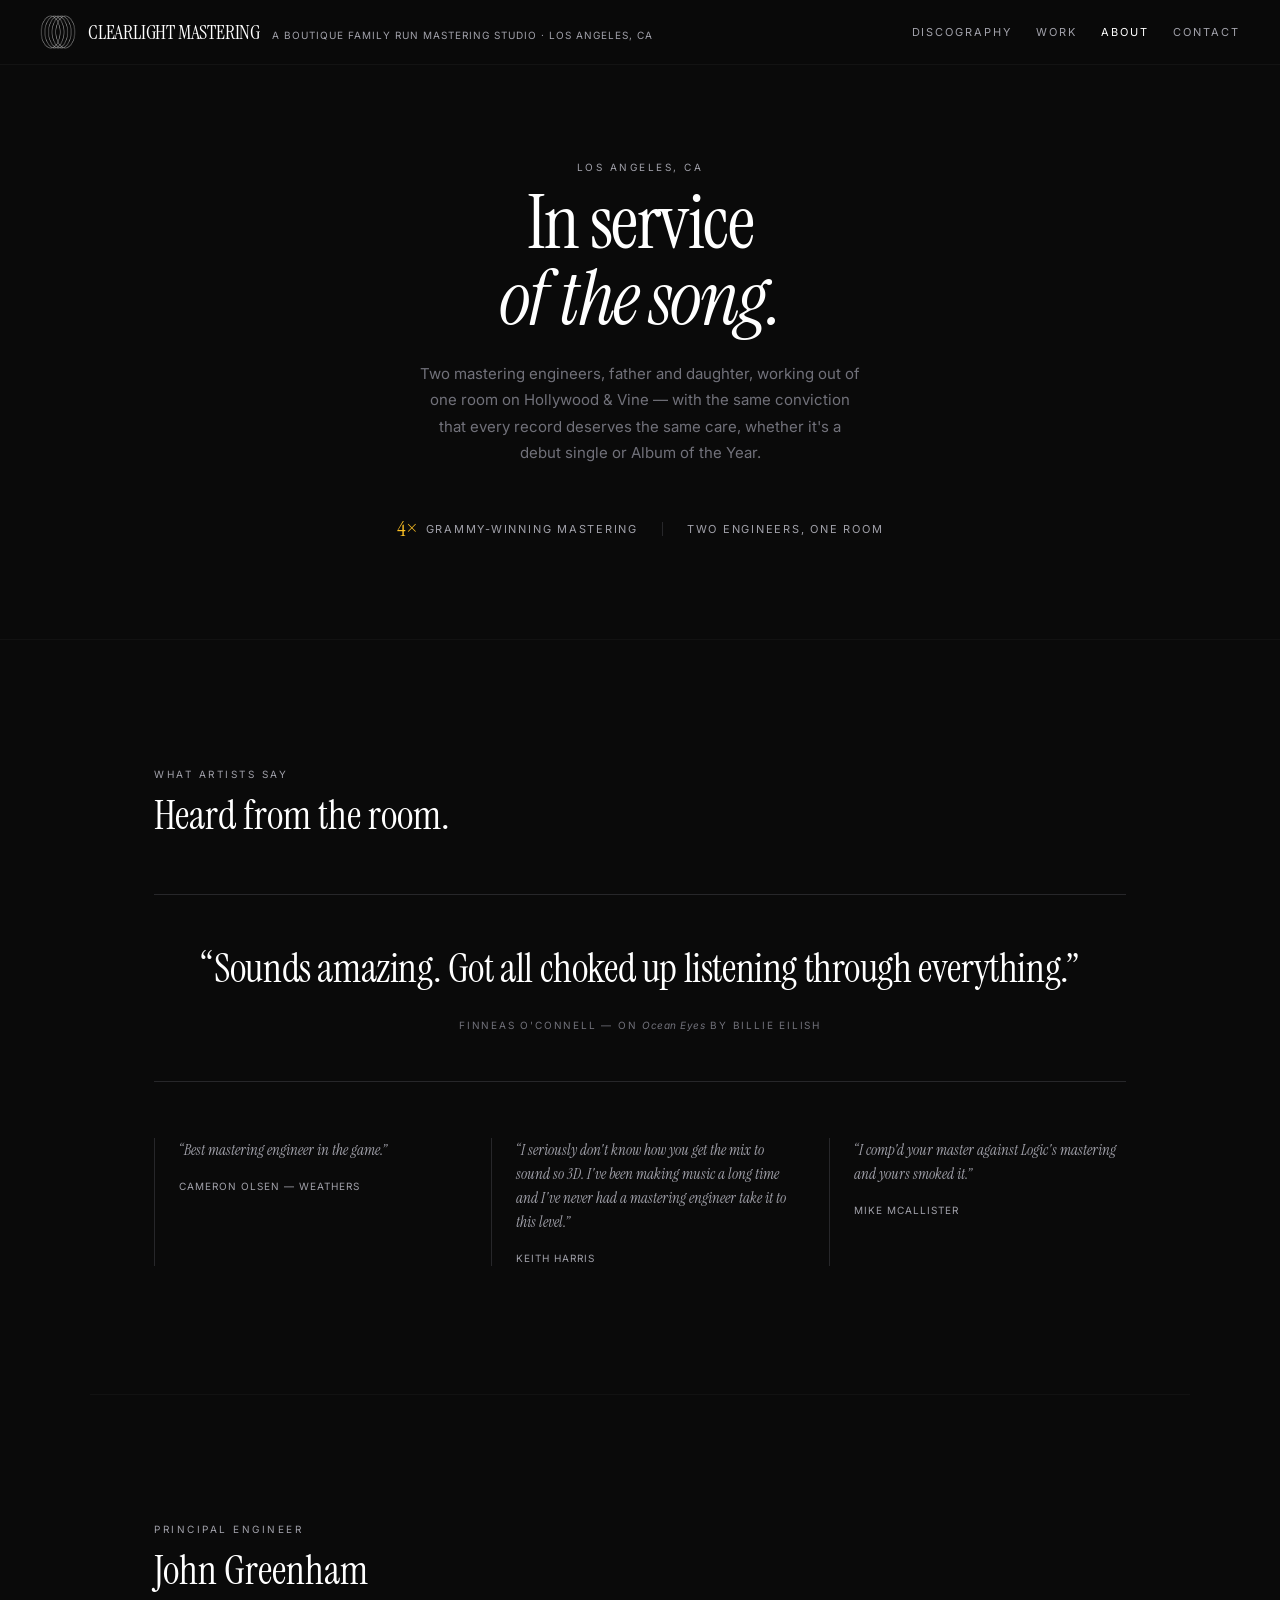
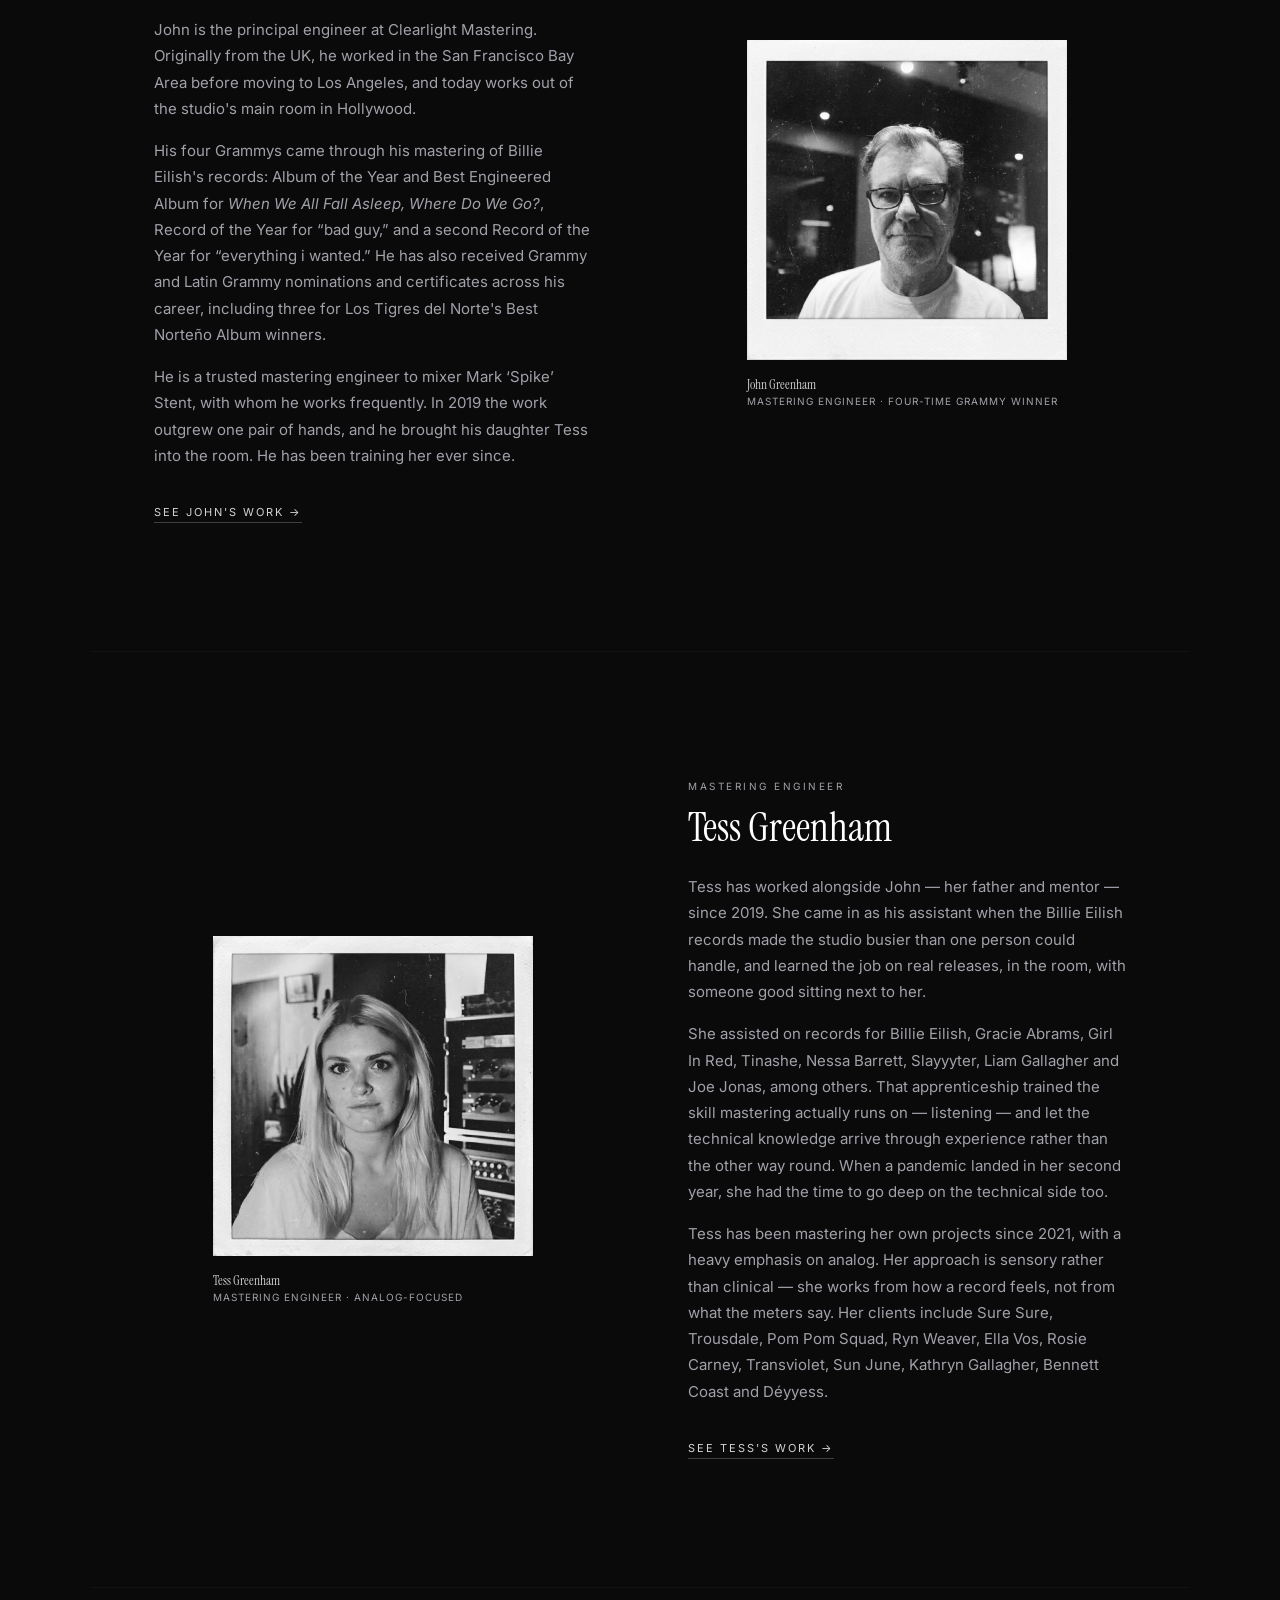
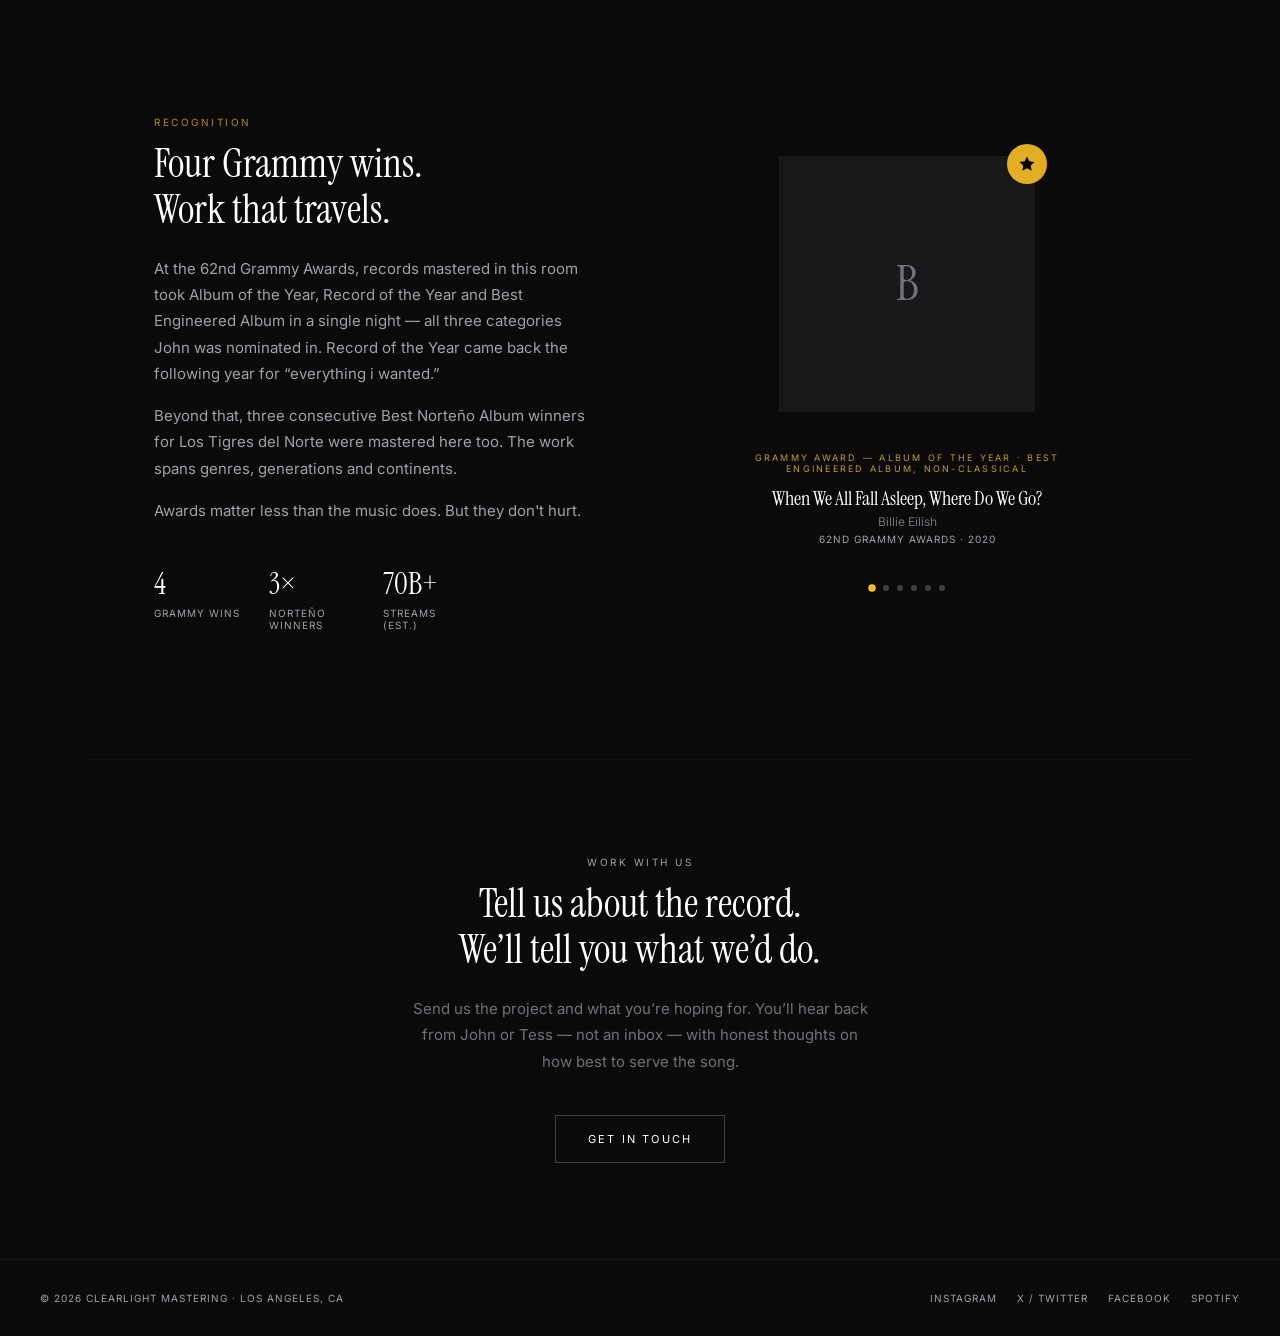
==== commit e41a72aa: "Add files via upload" ====
--- a/about.html
+++ b/about.html
@@ -154,36 +154,6 @@
       </div>
     </section>
 
-    <!-- ── JOINT PORTRAIT ──────────────────────────────────────────────────
-         STILL NEEDED: one photo of John and Tess together.
-         Save it as assets/john-tess.jpg — the placeholder disappears
-         automatically once the file exists.
-
-         The text beside it is drawn from Tess's own bio and is factual.
-         No invented quotes here.
-    ─────────────────────────────────────────────────────────────────────── -->
-    <section class="section">
-      <div class="family-band reveal">
-        <div class="family-photo is-placeholder">
-          <img src="assets/john-tess.jpg" alt="John and Tess Greenham at Clearlight Mastering"
-               onerror="this.style.display='none'; this.parentElement.classList.add('missing')">
-          <div class="family-photo-note">
-            Photo of John &amp; Tess together goes here<br>
-            <span>assets/john-tess.jpg</span>
-          </div>
-        </div>
-        <div class="family-statement">
-          <p class="eyebrow">Today</p>
-          <h3>Still the two of them,<br>still the same room.</h3>
-          <p>
-            John and Tess work together at Clearlight on Hollywood &amp; Vine.
-            Two engineers, one console, and no layer of account management
-            between you and the people actually mastering your record.
-          </p>
-        </div>
-      </div>
-    </section>
-
     <!-- Recognition -->
     <section class="section">
       <div class="two-col">
--- a/css/style.css
+++ b/css/style.css
@@ -63,7 +63,7 @@
 .brand-tag {
   display: none;
   font-size: 10px;
-  color: var(--zinc-600);
+  color: var(--zinc-400);
   text-transform: uppercase;
   letter-spacing: 0.1em;
   white-space: nowrap;
@@ -74,7 +74,7 @@
   font-size: 11px;
   text-transform: uppercase;
   letter-spacing: 0.18em;
-  color: var(--zinc-500);
+  color: var(--zinc-400);
   transition: color 0.2s;
 }
 .site-nav a:hover { color: #e4e4e7; }
@@ -95,7 +95,7 @@
   font-size: 10px;
   text-transform: uppercase;
   letter-spacing: 0.1em;
-  color: var(--zinc-600);
+  color: var(--zinc-400);
 }
 .footer-links { display: flex; gap: 20px; }
 .footer-links a { transition: color 0.2s; }
@@ -137,8 +137,8 @@
   font-weight: 400;
 }
 .landing-sub {
-  font-size: 11px;
-  color: var(--zinc-500);
+  font-size: 12px;
+  color: var(--zinc-400);
   text-transform: uppercase;
   letter-spacing: 0.1em;
   line-height: 1.7;
@@ -155,25 +155,25 @@
   letter-spacing: -0.01em;
 }
 .counter-label {
-  font-size: 10px;
-  color: var(--zinc-600);
+  font-size: 11px;
+  color: var(--zinc-300);
   text-transform: uppercase;
   letter-spacing: 0.22em;
 }
 .counter-note {
-  font-size: 9px;
-  color: var(--zinc-700);
+  font-size: 10px;
+  color: var(--zinc-400);
   text-transform: uppercase;
   letter-spacing: 0.15em;
   margin-top: 2px;
 }
 
 .landing-enter {
-  font-size: 10px;
-  color: var(--zinc-700);
+  font-size: 13px;
+  color: var(--zinc-300);
   text-transform: uppercase;
   letter-spacing: 0.3em;
-  margin-top: 16px;
+  margin-top: 20px;
 }
 
 /* ─── Album grid ────────────────────────────────────────────────────────── */
@@ -215,7 +215,7 @@
   background: var(--zinc-900);
   font-family: var(--serif);
   font-size: 60px;
-  color: var(--zinc-700);
+  color: var(--zinc-500);
   text-transform: uppercase;
 }
 
@@ -304,7 +304,7 @@
   font-size: 10px;
   text-transform: uppercase;
   letter-spacing: 0.25em;
-  color: var(--zinc-600);
+  color: var(--zinc-400);
   margin-bottom: 12px;
 }
 
@@ -358,7 +358,7 @@
 .portrait { max-width: 320px; margin: 0 auto; }
 .portrait img { width: 100%; filter: grayscale(100%) contrast(1.05); }
 .portrait-name { font-family: var(--serif); font-size: 13px; color: var(--zinc-300); margin-top: 16px; }
-.portrait-role { font-size: 10px; text-transform: uppercase; letter-spacing: 0.1em; color: var(--zinc-600); margin-top: 2px; }
+.portrait-role { font-size: 10px; text-transform: uppercase; letter-spacing: 0.1em; color: var(--zinc-400); margin-top: 2px; }
 
 /* Testimonials */
 .testimonial-grid { display: grid; gap: 40px; }
@@ -375,14 +375,14 @@
   font-size: 10px;
   text-transform: uppercase;
   letter-spacing: 0.1em;
-  color: var(--zinc-600);
+  color: var(--zinc-400);
   font-style: normal;
 }
 
 /* Stats */
 .stat-grid { display: grid; grid-template-columns: repeat(3, 1fr); gap: 24px; max-width: 320px; margin-top: 40px; }
 .stat-num { font-family: var(--serif); font-size: 30px; color: #fff; }
-.stat-label { font-size: 10px; text-transform: uppercase; letter-spacing: 0.1em; color: var(--zinc-600); margin-top: 4px; }
+.stat-label { font-size: 10px; text-transform: uppercase; letter-spacing: 0.1em; color: var(--zinc-400); margin-top: 4px; }
 
 /* Grammy carousel */
 .grammy { display: flex; flex-direction: column; align-items: center; gap: 40px; }
@@ -393,7 +393,7 @@
   width: 100%; height: 100%;
   background: var(--zinc-900);
   display: flex; align-items: center; justify-content: center;
-  font-family: var(--serif); font-size: 48px; color: var(--zinc-700);
+  font-family: var(--serif); font-size: 48px; color: var(--zinc-500);
 }
 .grammy-badge {
   position: absolute; top: -12px; right: -12px;
@@ -407,7 +407,7 @@
 .grammy-award { font-size: 9px; text-transform: uppercase; letter-spacing: 0.25em; color: rgba(251,191,36,0.8); margin-bottom: 12px; }
 .grammy-title { font-family: var(--serif); font-size: 20px; color: #fff; line-height: 1.2; margin-bottom: 4px; font-weight: 400; }
 .grammy-artist { font-size: 12px; color: var(--zinc-500); }
-.grammy-ceremony { font-size: 10px; color: var(--zinc-700); text-transform: uppercase; letter-spacing: 0.1em; margin-top: 4px; }
+.grammy-ceremony { font-size: 10px; color: var(--zinc-400); text-transform: uppercase; letter-spacing: 0.1em; margin-top: 4px; }
 .grammy-dots { display: flex; gap: 8px; }
 .grammy-dots button {
   width: 6px; height: 6px;
@@ -444,7 +444,7 @@
   outline: none;
 }
 .field input:focus, .field textarea:focus { border-bottom-color: var(--zinc-400); }
-.field input::placeholder, .field textarea::placeholder { color: var(--zinc-700); }
+.field input::placeholder, .field textarea::placeholder { color: var(--zinc-600); }
 .field textarea { resize: none; }
 
 .btn {
@@ -464,12 +464,12 @@
 .btn:hover { border-color: var(--zinc-400); background: var(--zinc-900); }
 .btn:disabled { opacity: 0.5; cursor: default; }
 
-.form-status { font-size: 13px; }
+.form-status { font-size: 13px; color: var(--zinc-300); line-height: 1.6; }
 .form-status.error { color: #f87171; }
 
 .contact-success { text-align: center; padding: 48px 0; }
 .contact-success p:first-child { color: var(--zinc-400); font-size: 14px; margin-bottom: 8px; }
-.contact-success p:last-child { color: var(--zinc-600); font-size: 12px; text-transform: uppercase; letter-spacing: 0.1em; }
+.contact-success p:last-child { color: var(--zinc-400); font-size: 12px; text-transform: uppercase; letter-spacing: 0.1em; }
 
 .cta-section { padding: 96px 24px; text-align: center; max-width: 640px; margin: 0 auto; }
 .cta-link {
@@ -563,73 +563,11 @@
 }
 .featured-quote cite em { font-style: italic; text-transform: none; letter-spacing: 0.05em; }
 
-/* ─── Family band ────────────────────────────────────────────────────────── */
-.family-band { display: grid; gap: 40px; align-items: center; }
-
-.family-photo { position: relative; width: 100%; aspect-ratio: 4/3; overflow: hidden; }
-.family-photo img { width: 100%; height: 100%; object-fit: cover; filter: grayscale(100%) contrast(1.05); }
-.family-photo-note { display: none; }
-.family-photo.missing {
-  background: var(--zinc-900);
-  border: 1px dashed var(--zinc-800);
-  display: flex;
-  align-items: center;
-  justify-content: center;
-}
-.family-photo.missing .family-photo-note {
-  display: block;
-  text-align: center;
-  font-size: 11px;
-  text-transform: uppercase;
-  letter-spacing: 0.15em;
-  color: var(--zinc-600);
-  line-height: 2;
-}
-.family-photo.missing .family-photo-note span {
-  font-size: 10px;
-  letter-spacing: 0.05em;
-  color: var(--zinc-700);
-  text-transform: none;
-}
-
-.family-quote { border-left: 1px solid var(--zinc-800); padding-left: 28px; }
-.family-quote p {
-  font-family: var(--serif);
-  font-size: clamp(19px, 2.6vw, 26px);
-  line-height: 1.4;
-  color: var(--zinc-300);
-  margin-bottom: 16px;
-}
-.family-quote cite {
-  font-size: 10px;
-  text-transform: uppercase;
-  letter-spacing: 0.15em;
-  color: var(--zinc-600);
-  font-style: normal;
-}
-
 @media (min-width: 768px) {
-  .family-band { grid-template-columns: 1.2fr 1fr; gap: 64px; }
   .testimonial-grid { grid-template-columns: repeat(3, 1fr); gap: 40px; }
   .credential-strip { gap: 24px; }
 }
 
-/* ─── Family statement (joint portrait section) ──────────────────────────── */
-.family-statement { border-left: 1px solid var(--zinc-800); padding-left: 28px; }
-.family-statement .eyebrow { margin-bottom: 10px; }
-.family-statement h3 {
-  font-family: var(--serif);
-  font-size: clamp(21px, 2.8vw, 28px);
-  line-height: 1.25;
-  color: #fff;
-  font-weight: 400;
-  margin-bottom: 16px;
-}
-.family-statement p {
-  font-size: 15px;
-  color: var(--zinc-400);
-  line-height: 1.75;
-}
 
 /* Links from About page into the engineer pages */
 .engineer-link {
@@ -659,7 +597,6 @@
     padding-bottom: 14px;
   }
   .site-nav { gap: 18px; flex-wrap: wrap; }
-  .filter-group { gap: 18px; }
   .brand-name { font-size: 18px; }
 }
 
@@ -670,35 +607,35 @@
   .brand-tag { display: none; }
 }
 
-/* ─── Discography filter (lives in the header nav) ───────────────────────── */
-.filter-group { display: flex; align-items: center; gap: 24px; }
+/* ─── Discography filter ─────────────────────────────────────────────────── */
+.filter-bar {
+  display: flex;
+  align-items: center;
+  justify-content: space-between;
+  gap: 16px;
+  padding: 20px 20px 16px;
+}
+.filter-group { display: flex; gap: 6px; }
 .filter-btn {
   font-family: var(--sans);
   font-size: 11px;
   text-transform: uppercase;
   letter-spacing: 0.18em;
-  color: var(--zinc-500);
+  color: var(--zinc-400);
   background: transparent;
-  border: 0;
-  border-bottom: 1px solid transparent;
-  padding: 2px 0;
+  border: 1px solid var(--zinc-800);
+  padding: 9px 18px;
   cursor: pointer;
-  transition: color 0.2s, border-color 0.2s;
-}
-.filter-btn:hover { color: #e4e4e7; }
-.filter-btn.active { color: #fff; border-bottom-color: #fff; }
+  transition: color 0.2s, border-color 0.2s, background 0.2s;
+}
+.filter-btn:hover { color: #e4e4e7; border-color: var(--zinc-400); }
+.filter-btn.active { color: #000; background: #fff; border-color: #fff; }
 .filter-btn:focus-visible { outline: 1px solid var(--zinc-400); outline-offset: 2px; }
-.nav-divider { width: 1px; height: 14px; background: var(--zinc-800); }
-.filter-bar {
-  display: flex;
-  justify-content: flex-end;
-  padding: 16px 20px 4px;
-}
 .filter-count {
   font-size: 10px;
   text-transform: uppercase;
   letter-spacing: 0.16em;
-  color: var(--zinc-600);
+  color: var(--zinc-400);
 }
 
 /* Fade the grid out while it reorders, then cards stagger back in */
@@ -716,5 +653,47 @@
 }
 
 @media (min-width: 768px) {
-  .filter-bar { padding: 20px 40px 4px; }
-}
+  .filter-bar { padding: 28px 40px 20px; }
+}
+
+/* ─── Work / client list ─────────────────────────────────────────────────── */
+.clients-main { flex: 1; }
+.clients-intro { max-width: 1100px; margin: 0 auto; padding: 72px 24px 0; }
+.clients-title { margin-bottom: 16px; }
+.clients-lede { max-width: 460px; color: var(--zinc-400); }
+.clients-lede a { color: var(--zinc-300); border-bottom: 1px solid var(--zinc-700); }
+.clients-lede a:hover { color: #fff; border-bottom-color: var(--zinc-400); }
+.clients-filter { padding: 36px 0 0; }
+
+.clients-section { max-width: 1100px; margin: 0 auto; padding: 40px 24px 96px; }
+.clients-list {
+  list-style: none;
+  display: grid;
+  grid-template-columns: repeat(2, minmax(0, 1fr));
+  column-gap: 32px;
+  row-gap: 14px;
+}
+.client-name {
+  font-family: var(--serif);
+  font-size: 17px;
+  line-height: 1.3;
+  color: #fff;
+}
+.client-empty {
+  grid-column: 1 / -1;
+  color: var(--zinc-400);
+  font-size: 13px;
+}
+
+@media (min-width: 560px) {
+  .clients-list { grid-template-columns: repeat(3, minmax(0, 1fr)); }
+}
+@media (min-width: 900px) {
+  .clients-list { grid-template-columns: repeat(4, minmax(0, 1fr)); }
+  .client-name { font-size: 19px; }
+  .clients-intro { padding: 96px 40px 0; }
+  .clients-section { padding-left: 40px; padding-right: 40px; }
+}
+@media (min-width: 1280px) {
+  .clients-list { grid-template-columns: repeat(5, minmax(0, 1fr)); }
+}
